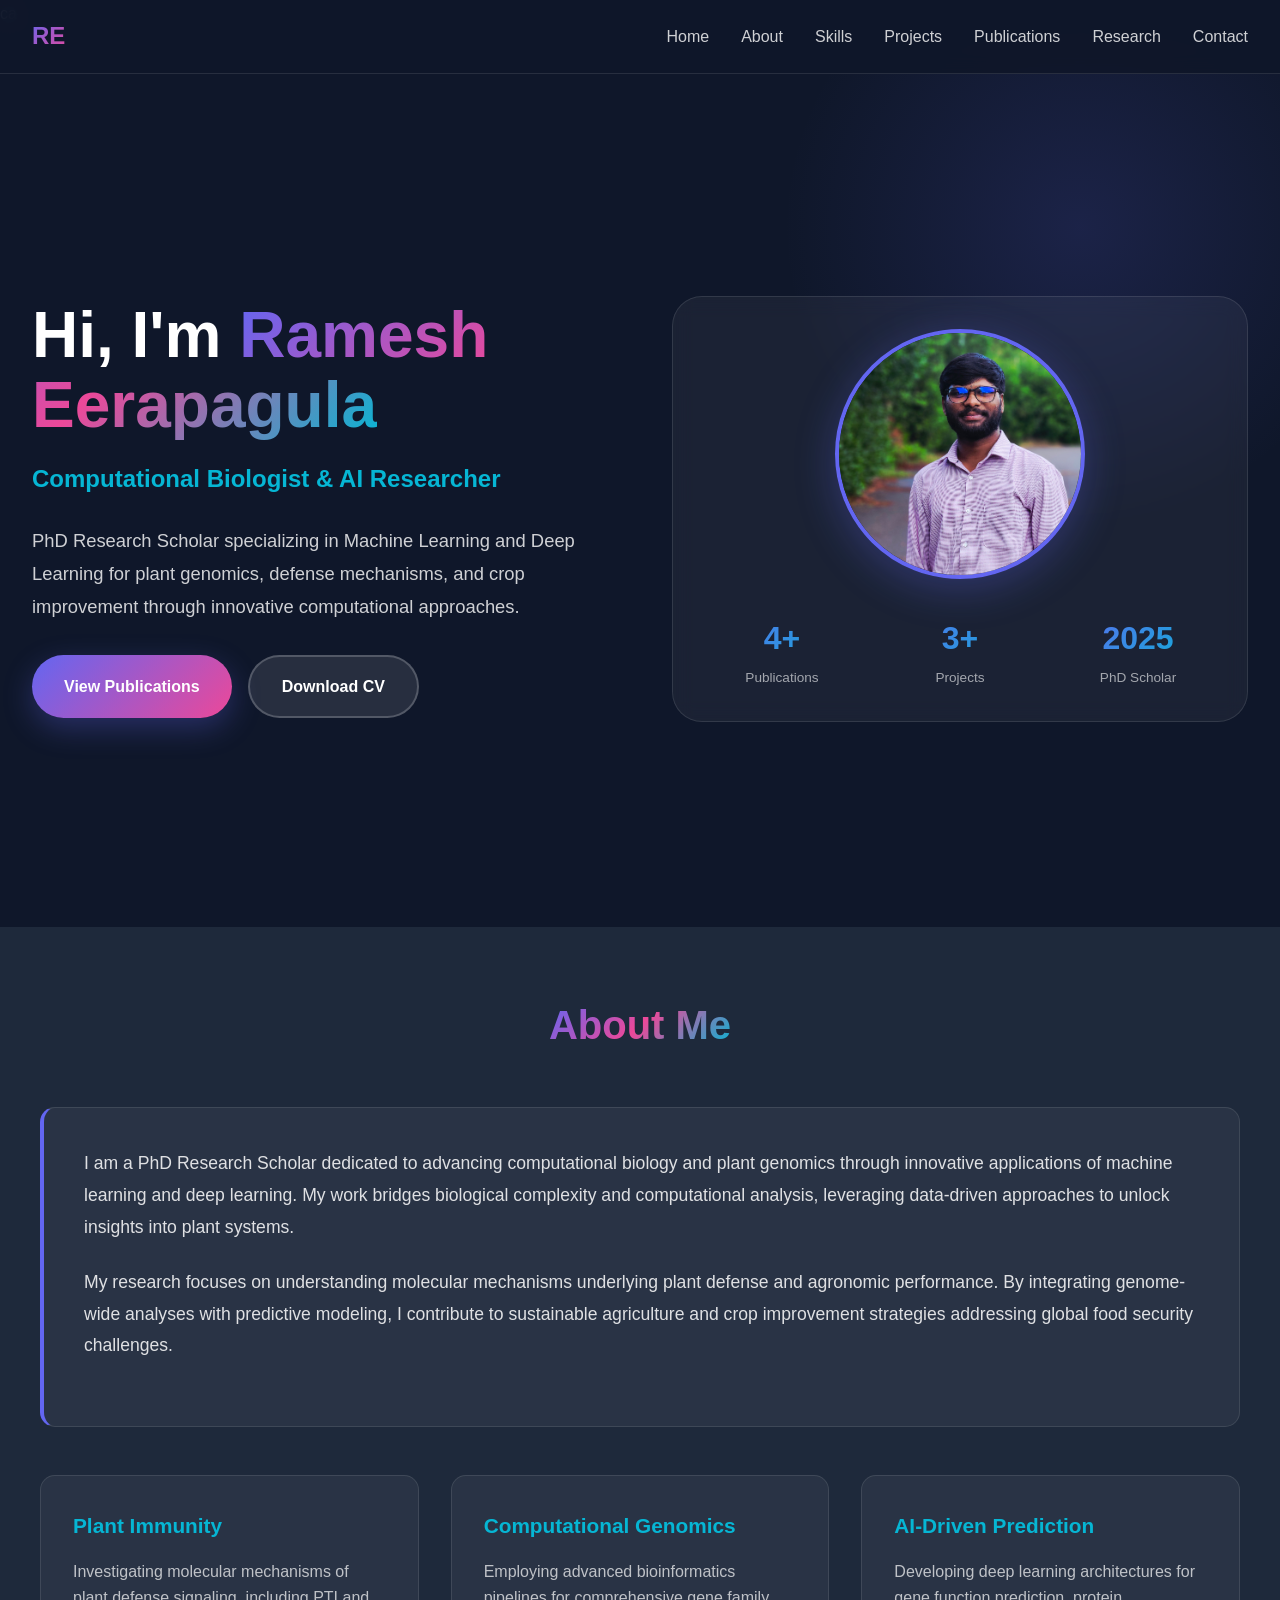
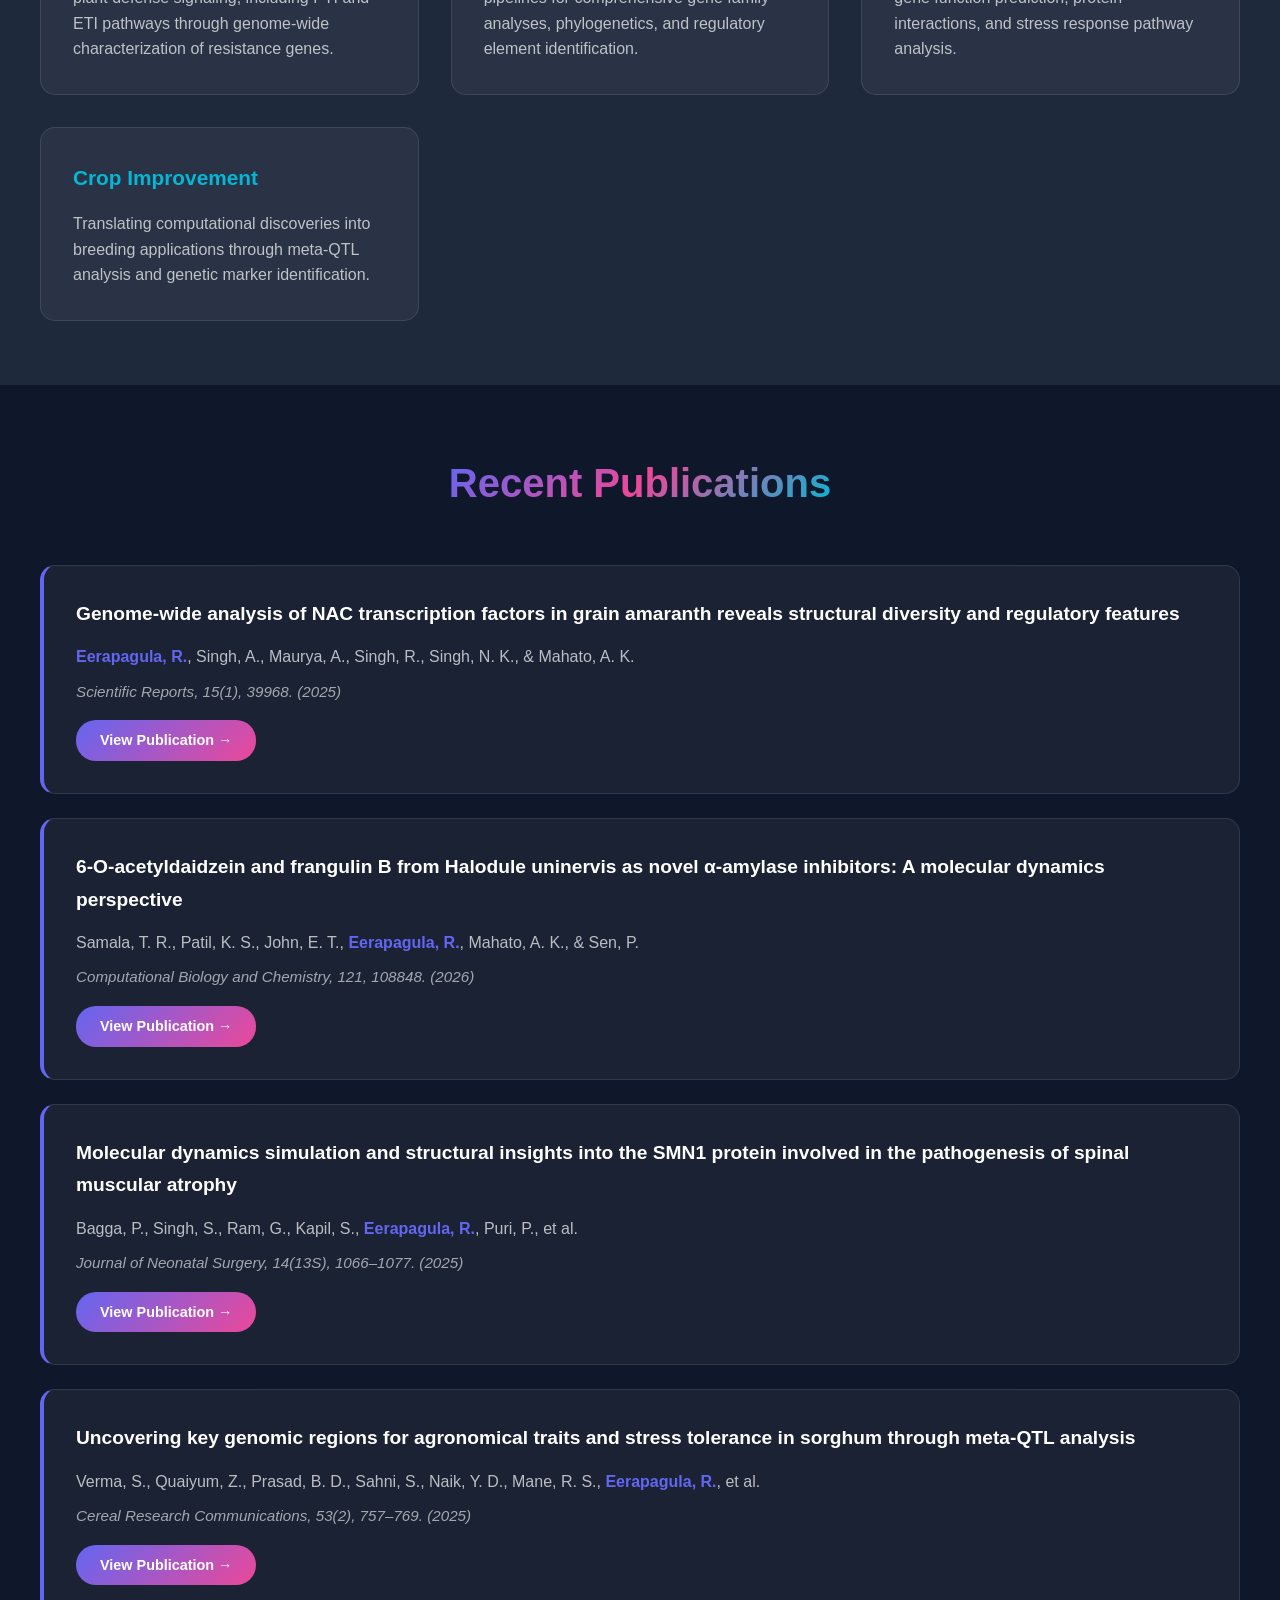
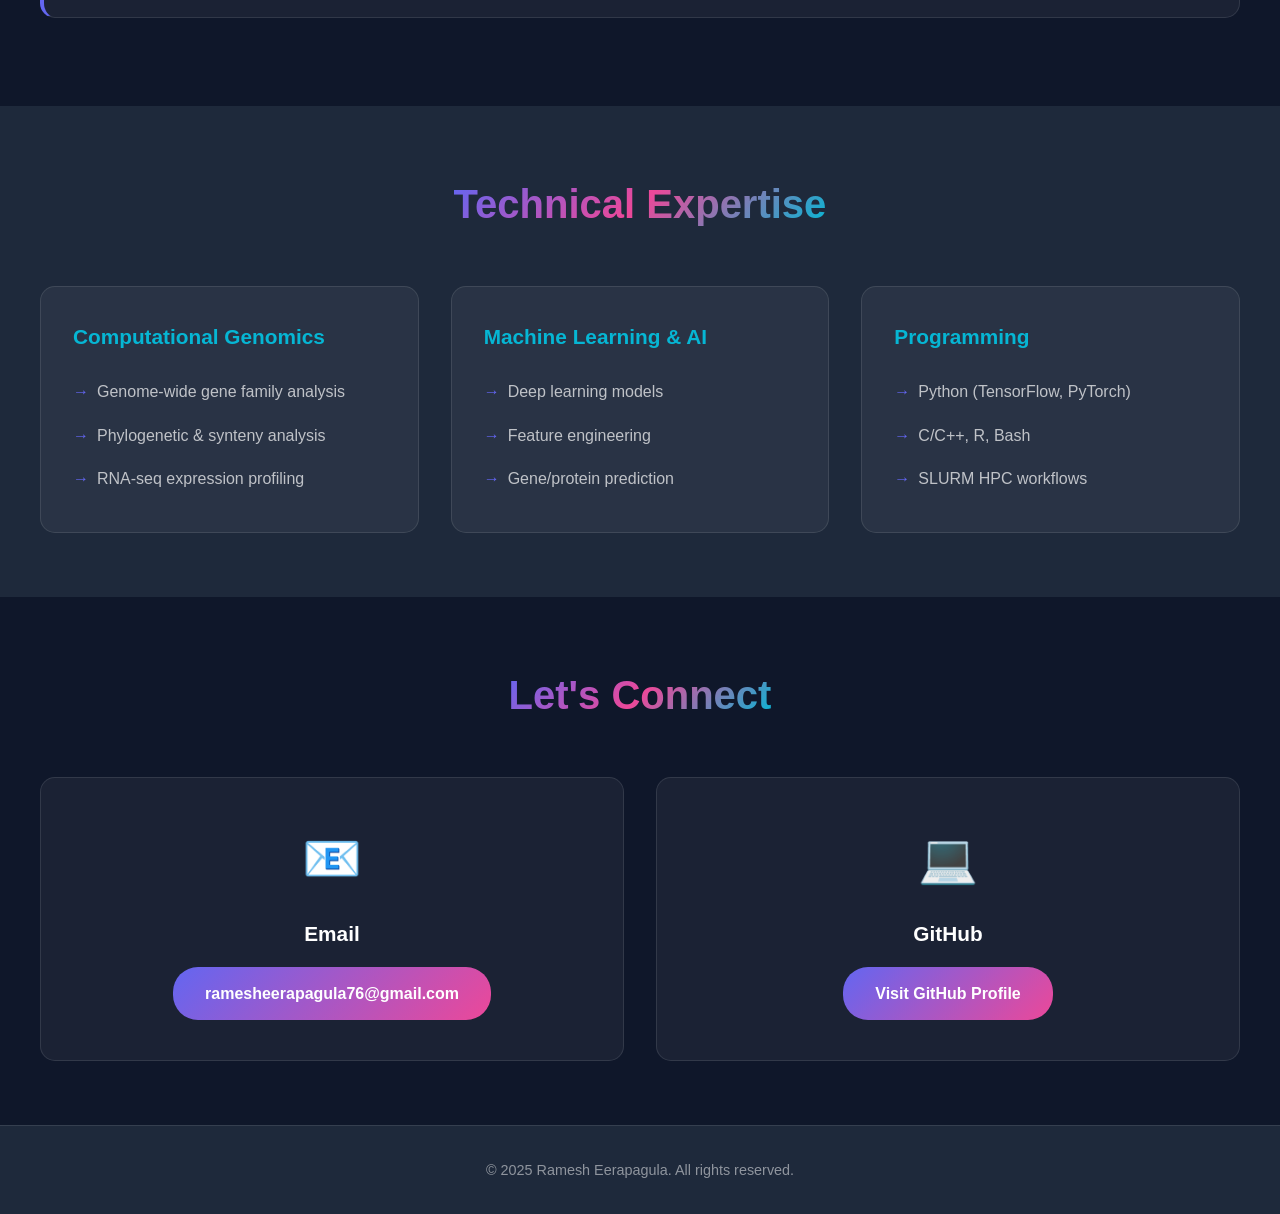
==== index.html @ a5690ef4 "new updated" ====
ca<!DOCTYPE html>
<html lang="en">
<head>
  <meta charset="UTF-8">
  <meta name="viewport" content="width=device-width, initial-scale=1.0">
  <title>Ramesh Eerapagula | Computational Biologist & AI Researcher</title>
  <style>
    :root {
      --primary: #6366f1;
      --secondary: #ec4899;
      --accent: #06b6d4;
      --dark: #0f172a;
      --dark-light: #1e293b;
    }
    
    * {
      margin: 0;
      padding: 0;
      box-sizing: border-box;
    }
    
    body {
      font-family: 'Inter', -apple-system, BlinkMacSystemFont, 'Segoe UI', Roboto, sans-serif;
      background: var(--dark);
      color: #fff;
      overflow-x: hidden;
      line-height: 1.7;
    }
    
    /* Navigation */
    nav {
      position: fixed;
      top: 0;
      width: 100%;
      background: rgba(15, 23, 42, 0.95);
      backdrop-filter: blur(10px);
      z-index: 1000;
      border-bottom: 1px solid rgba(255, 255, 255, 0.1);
    }
    
    .nav-container {
      max-width: 1400px;
      margin: 0 auto;
      padding: 1rem 2rem;
      display: flex;
      justify-content: space-between;
      align-items: center;
    }
    
    .logo {
      font-size: 1.5rem;
      font-weight: 700;
      background: linear-gradient(135deg, var(--primary), var(--secondary));
      -webkit-background-clip: text;
      -webkit-text-fill-color: transparent;
      text-decoration: none;
    }
    
    .nav-links {
      display: flex;
      gap: 2rem;
      list-style: none;
    }
    
    .nav-links a {
      color: rgba(255, 255, 255, 0.8);
      text-decoration: none;
      font-weight: 500;
      transition: all 0.3s;
      position: relative;
    }
    
    .nav-links a::after {
      content: '';
      position: absolute;
      bottom: -5px;
      left: 0;
      width: 0;
      height: 2px;
      background: linear-gradient(90deg, var(--primary), var(--secondary));
      transition: width 0.3s;
    }
    
    .nav-links a:hover::after {
      width: 100%;
    }
    
    .mobile-menu-btn {
      display: none;
      background: none;
      border: none;
      color: #fff;
      font-size: 1.5rem;
      cursor: pointer;
    }
    
    /* Hero Section */
    .hero {
      min-height: 100vh;
      display: flex;
      align-items: center;
      padding: 8rem 2rem 4rem;
      position: relative;
      overflow: hidden;
    }
    
    .hero::before {
      content: '';
      position: absolute;
      width: 600px;
      height: 600px;
      background: radial-gradient(circle, rgba(99, 102, 241, 0.15) 0%, transparent 70%);
      top: -100px;
      right: -100px;
      animation: pulse 8s ease-in-out infinite;
    }
    
    @keyframes pulse {
      0%, 100% { transform: scale(1); opacity: 0.15; }
      50% { transform: scale(1.1); opacity: 0.2; }
    }
    
    .hero-container {
      max-width: 1400px;
      margin: 0 auto;
      display: grid;
      grid-template-columns: 1fr 1fr;
      gap: 4rem;
      align-items: center;
      position: relative;
      z-index: 1;
    }
    
    .hero-content h1 {
      font-size: 4rem;
      font-weight: 800;
      margin-bottom: 1rem;
      line-height: 1.1;
    }
    
    .gradient-text {
      background: linear-gradient(135deg, var(--primary), var(--secondary), var(--accent));
      -webkit-background-clip: text;
      -webkit-text-fill-color: transparent;
    }
    
    .hero-content .subtitle {
      font-size: 1.5rem;
      color: var(--accent);
      margin-bottom: 1.5rem;
      font-weight: 600;
    }
    
    .hero-content p {
      font-size: 1.15rem;
      color: rgba(255, 255, 255, 0.8);
      margin-bottom: 2rem;
      line-height: 1.8;
    }
    
    .cta-buttons {
      display: flex;
      gap: 1rem;
      flex-wrap: wrap;
    }
    
    .btn {
      padding: 1rem 2rem;
      border-radius: 50px;
      font-weight: 600;
      text-decoration: none;
      transition: all 0.3s;
      display: inline-flex;
      align-items: center;
      gap: 0.5rem;
    }
    
    .btn-primary {
      background: linear-gradient(135deg, var(--primary), var(--secondary));
      color: #fff;
      box-shadow: 0 10px 30px rgba(99, 102, 241, 0.3);
    }
    
    .btn-primary:hover {
      transform: translateY(-3px);
      box-shadow: 0 15px 40px rgba(99, 102, 241, 0.5);
    }
    
    .btn-secondary {
      background: rgba(255, 255, 255, 0.1);
      color: #fff;
      border: 2px solid rgba(255, 255, 255, 0.2);
    }
    
    .btn-secondary:hover {
      background: rgba(255, 255, 255, 0.15);
      border-color: var(--primary);
    }
    
    .hero-image {
      position: relative;
    }
    
    .profile-card {
      background: rgba(255, 255, 255, 0.05);
      backdrop-filter: blur(10px);
      border: 1px solid rgba(255, 255, 255, 0.1);
      border-radius: 30px;
      padding: 2rem;
      text-align: center;
    }
    
    .profile-photo {
      width: 250px;
      height: 250px;
      border-radius: 50%;
      border: 4px solid var(--primary);
      margin: 0 auto 1.5rem;
      background: linear-gradient(135deg, var(--primary), var(--secondary));
      display: flex;
      align-items: center;
      justify-content: center;
      font-size: 6rem;
      box-shadow: 0 10px 40px rgba(99, 102, 241, 0.3);
    }
    
    .stats-grid {
      display: grid;
      grid-template-columns: repeat(3, 1fr);
      gap: 1.5rem;
      margin-top: 2rem;
    }
    
    .stat-item {
      text-align: center;
    }
    
    .stat-number {
      font-size: 2rem;
      font-weight: 700;
      background: linear-gradient(135deg, var(--primary), var(--accent));
      -webkit-background-clip: text;
      -webkit-text-fill-color: transparent;
      display: block;
    }
    
    .stat-label {
      color: rgba(255, 255, 255, 0.6);
      font-size: 0.85rem;
      margin-top: 0.3rem;
    }
    
    /* About Section */
    .about-section {
      padding: 4rem 2rem;
      background: var(--dark-light);
    }
    
    .section-container {
      max-width: 1200px;
      margin: 0 auto;
    }
    
    .section-title {
      font-size: 2.5rem;
      margin-bottom: 3rem;
      text-align: center;
    }
    
    .about-content {
      background: rgba(255, 255, 255, 0.05);
      border: 1px solid rgba(255, 255, 255, 0.1);
      border-left: 4px solid var(--primary);
      border-radius: 15px;
      padding: 2.5rem;
      margin-bottom: 3rem;
    }
    
    .about-content p {
      color: rgba(255, 255, 255, 0.85);
      font-size: 1.1rem;
      margin-bottom: 1.5rem;
      line-height: 1.8;
    }
    
    .research-grid {
      display: grid;
      grid-template-columns: repeat(auto-fit, minmax(280px, 1fr));
      gap: 2rem;
    }
    
    .research-card {
      background: rgba(255, 255, 255, 0.05);
      border: 1px solid rgba(255, 255, 255, 0.1);
      border-radius: 15px;
      padding: 2rem;
      transition: all 0.3s;
    }
    
    .research-card:hover {
      transform: translateY(-10px);
      border-color: var(--primary);
      box-shadow: 0 20px 60px rgba(99, 102, 241, 0.2);
    }
    
    .research-card h3 {
      font-size: 1.3rem;
      color: var(--accent);
      margin-bottom: 1rem;
      display: flex;
      align-items: center;
      gap: 0.5rem;
    }
    
    .research-card p {
      color: rgba(255, 255, 255, 0.7);
      line-height: 1.6;
    }
    
    /* Publications Section */
    .publications-section {
      padding: 4rem 2rem;
      background: var(--dark);
    }
    
    .publication-item {
      background: rgba(255, 255, 255, 0.05);
      border: 1px solid rgba(255, 255, 255, 0.1);
      border-left: 4px solid var(--primary);
      border-radius: 15px;
      padding: 2rem;
      margin-bottom: 1.5rem;
      transition: all 0.3s;
    }
    
    .publication-item:hover {
      transform: translateX(10px);
      border-left-color: var(--secondary);
      background: rgba(255, 255, 255, 0.08);
    }
    
    .pub-title {
      font-size: 1.2rem;
      color: #fff;
      margin-bottom: 0.8rem;
      font-weight: 600;
    }
    
    .pub-authors {
      color: rgba(255, 255, 255, 0.7);
      margin-bottom: 0.5rem;
    }
    
    .pub-authors strong {
      color: var(--primary);
    }
    
    .pub-journal {
      color: rgba(255, 255, 255, 0.6);
      font-style: italic;
      font-size: 0.95rem;
      margin-bottom: 1rem;
    }
    
    .pub-link {
      display: inline-block;
      padding: 0.5rem 1.5rem;
      background: linear-gradient(135deg, var(--primary), var(--secondary));
      color: #fff;
      text-decoration: none;
      border-radius: 20px;
      font-size: 0.9rem;
      font-weight: 600;
      transition: all 0.3s;
    }
    
    .pub-link:hover {
      transform: translateY(-2px);
      box-shadow: 0 5px 15px rgba(99, 102, 241, 0.4);
    }
    
    /* Skills Section */
    .skills-section {
      padding: 4rem 2rem;
      background: var(--dark-light);
    }
    
    .skills-grid {
      display: grid;
      grid-template-columns: repeat(auto-fit, minmax(300px, 1fr));
      gap: 2rem;
    }
    
    .skill-card {
      background: rgba(255, 255, 255, 0.05);
      border: 1px solid rgba(255, 255, 255, 0.1);
      border-radius: 15px;
      padding: 2rem;
      transition: all 0.3s;
    }
    
    .skill-card:hover {
      transform: translateY(-5px);
      border-color: var(--primary);
    }
    
    .skill-card h3 {
      font-size: 1.3rem;
      margin-bottom: 1rem;
      color: var(--accent);
    }
    
    .skill-card ul {
      list-style: none;
    }
    
    .skill-card li {
      padding: 0.5rem 0;
      padding-left: 1.5rem;
      position: relative;
      color: rgba(255, 255, 255, 0.7);
    }
    
    .skill-card li::before {
      content: '→';
      position: absolute;
      left: 0;
      color: var(--primary);
    }
    
    /* Contact Section */
    .contact-section {
      padding: 4rem 2rem;
      background: var(--dark);
    }
    
    .contact-grid {
      display: grid;
      grid-template-columns: repeat(auto-fit, minmax(300px, 1fr));
      gap: 2rem;
    }
    
    .contact-card {
      background: rgba(255, 255, 255, 0.05);
      border: 1px solid rgba(255, 255, 255, 0.1);
      border-radius: 15px;
      padding: 2.5rem;
      text-align: center;
      transition: all 0.3s;
    }
    
    .contact-card:hover {
      transform: translateY(-10px);
      border-color: var(--primary);
      box-shadow: 0 20px 60px rgba(99, 102, 241, 0.2);
    }
    
    .contact-icon {
      font-size: 3rem;
      margin-bottom: 1rem;
    }
    
    .contact-card h3 {
      font-size: 1.3rem;
      margin-bottom: 1rem;
    }
    
    .contact-link {
      display: inline-block;
      padding: 0.8rem 2rem;
      background: linear-gradient(135deg, var(--primary), var(--secondary));
      color: #fff;
      text-decoration: none;
      border-radius: 25px;
      font-weight: 600;
      transition: all 0.3s;
    }
    
    .contact-link:hover {
      transform: translateY(-2px);
      box-shadow: 0 8px 25px rgba(99, 102, 241, 0.4);
    }
    
    /* Footer */
    footer {
      padding: 2rem;
      background: var(--dark-light);
      text-align: center;
      border-top: 1px solid rgba(255, 255, 255, 0.1);
    }
    
    .footer-text {
      color: rgba(255, 255, 255, 0.5);
      font-size: 0.9rem;
    }
    
    /* Mobile */
    @media (max-width: 968px) {
      .nav-links {
        display: none;
      }
      
      .mobile-menu-btn {
        display: block;
      }
      
      .hero-container {
        grid-template-columns: 1fr;
        text-align: center;
      }
      
      .hero-content h1 {
        font-size: 2.5rem;
      }
      
      .profile-photo {
        width: 200px;
        height: 200px;
        font-size: 4rem;
      }
      
      .section-title {
        font-size: 2rem;
      }
    }
  </style>
</head>
<body>
  <!-- Navigation -->
  <nav>
    <div class="nav-container">
      <a href="index.html" class="logo">RE</a>
      <ul class="nav-links">
        <li><a href="index.html">Home</a></li>
        <li><a href="about.html">About</a></li>
        <li><a href="skills.html">Skills</a></li>
        <li><a href="projects.html">Projects</a></li>
        <li><a href="publications.html">Publications</a></li>
        <li><a href="research.html">Research</a></li>
        <li><a href="contact.html">Contact</a></li>
      </ul>
      <button class="mobile-menu-btn">☰</button>
    </div>
  </nav>

  <!-- Hero Section -->
  <section class="hero">
    <div class="hero-container">
      <div class="hero-content">
        <h1>Hi, I'm <span class="gradient-text">Ramesh Eerapagula</span></h1>
        <p class="subtitle">Computational Biologist & AI Researcher</p>
        <p>PhD Research Scholar specializing in Machine Learning and Deep Learning for plant genomics, defense mechanisms, and crop improvement through innovative computational approaches.</p>
        <div class="cta-buttons">
          <a href="#publications" class="btn btn-primary">View Publications</a>
          <a href="Ramesh_CV.pdf" class="btn btn-secondary">Download CV</a>
        </div>
      </div>
      <div class="hero-image">
        <div class="profile-card">
			<img src="your-photo.jpg" alt="Ramesh Eerapagula" class="profile-photo" style="object-fit: cover;">
          <div class="stats-grid">
            <div class="stat-item">
              <span class="stat-number">4+</span>
              <span class="stat-label">Publications</span>
            </div>
            <div class="stat-item">
              <span class="stat-number">3+</span>
              <span class="stat-label">Projects</span>
            </div>
            <div class="stat-item">
              <span class="stat-number">2025</span>
              <span class="stat-label">PhD Scholar</span>
            </div>
          </div>
        </div>
      </div>
    </div>
  </section>

  <!-- About Section -->
  <section class="about-section">
    <div class="section-container">
      <h2 class="section-title"><span class="gradient-text">About Me</span></h2>
      <div class="about-content">
        <p>I am a PhD Research Scholar dedicated to advancing computational biology and plant genomics through innovative applications of machine learning and deep learning. My work bridges biological complexity and computational analysis, leveraging data-driven approaches to unlock insights into plant systems.</p>
        <p>My research focuses on understanding molecular mechanisms underlying plant defense and agronomic performance. By integrating genome-wide analyses with predictive modeling, I contribute to sustainable agriculture and crop improvement strategies addressing global food security challenges.</p>
      </div>
      
      <div class="research-grid">
        <div class="research-card">
          <h3>Plant Immunity</h3>
          <p>Investigating molecular mechanisms of plant defense signaling, including PTI and ETI pathways through genome-wide characterization of resistance genes.</p>
        </div>
        <div class="research-card">
          <h3>Computational Genomics</h3>
          <p>Employing advanced bioinformatics pipelines for comprehensive gene family analyses, phylogenetics, and regulatory element identification.</p>
        </div>
        <div class="research-card">
          <h3>AI-Driven Prediction</h3>
          <p>Developing deep learning architectures for gene function prediction, protein interactions, and stress response pathway analysis.</p>
        </div>
        <div class="research-card">
          <h3>Crop Improvement</h3>
          <p>Translating computational discoveries into breeding applications through meta-QTL analysis and genetic marker identification.</p>
        </div>
      </div>
    </div>
  </section>

  <!-- Publications Section -->
  <section id="publications" class="publications-section">
    <div class="section-container">
      <h2 class="section-title"><span class="gradient-text">Recent Publications</span></h2>
      
      <div class="publication-item">
        <div class="pub-title">Genome-wide analysis of NAC transcription factors in grain amaranth reveals structural diversity and regulatory features</div>
        <div class="pub-authors"><strong>Eerapagula, R.</strong>, Singh, A., Maurya, A., Singh, R., Singh, N. K., & Mahato, A. K.</div>
        <div class="pub-journal">Scientific Reports, 15(1), 39968. (2025)</div>
        <a href="https://doi.org/10.1038/s41598-025-23630-7" class="pub-link" target="_blank">View Publication →</a>
      </div>
      
      <div class="publication-item">
        <div class="pub-title">6-O-acetyldaidzein and frangulin B from Halodule uninervis as novel α-amylase inhibitors: A molecular dynamics perspective</div>
        <div class="pub-authors">Samala, T. R., Patil, K. S., John, E. T., <strong>Eerapagula, R.</strong>, Mahato, A. K., & Sen, P.</div>
        <div class="pub-journal">Computational Biology and Chemistry, 121, 108848. (2026)</div>
        <a href="https://doi.org/10.1016/j.compbiolchem.2025.108848" class="pub-link" target="_blank">View Publication →</a>
      </div>
      
      <div class="publication-item">
        <div class="pub-title">Molecular dynamics simulation and structural insights into the SMN1 protein involved in the pathogenesis of spinal muscular atrophy</div>
        <div class="pub-authors">Bagga, P., Singh, S., Ram, G., Kapil, S., <strong>Eerapagula, R.</strong>, Puri, P., et al.</div>
        <div class="pub-journal">Journal of Neonatal Surgery, 14(13S), 1066–1077. (2025)</div>
        <a href="https://www.jneonatalsurg.com/index.php/jns/article/view/3935" class="pub-link" target="_blank">View Publication →</a>
      </div>
      
      <div class="publication-item">
        <div class="pub-title">Uncovering key genomic regions for agronomical traits and stress tolerance in sorghum through meta-QTL analysis</div>
        <div class="pub-authors">Verma, S., Quaiyum, Z., Prasad, B. D., Sahni, S., Naik, Y. D., Mane, R. S., <strong>Eerapagula, R.</strong>, et al.</div>
        <div class="pub-journal">Cereal Research Communications, 53(2), 757–769. (2025)</div>
        <a href="https://link.springer.com/article/10.1007/s42976-024-00585-5" class="pub-link" target="_blank">View Publication →</a>
      </div>
    </div>
  </section>

  <!-- Skills Section -->
  <section class="skills-section">
    <div class="section-container">
      <h2 class="section-title"><span class="gradient-text">Technical Expertise</span></h2>
      <div class="skills-grid">
        <div class="skill-card">
          <h3>Computational Genomics</h3>
          <ul>
            <li>Genome-wide gene family analysis</li>
            <li>Phylogenetic & synteny analysis</li>
            <li>RNA-seq expression profiling</li>
          </ul>
        </div>
        <div class="skill-card">
          <h3>Machine Learning & AI</h3>
          <ul>
            <li>Deep learning models</li>
            <li>Feature engineering</li>
            <li>Gene/protein prediction</li>
          </ul>
        </div>
        <div class="skill-card">
          <h3>Programming</h3>
          <ul>
            <li>Python (TensorFlow, PyTorch)</li>
            <li>C/C++, R, Bash</li>
            <li>SLURM HPC workflows</li>
          </ul>
        </div>
      </div>
    </div>
  </section>

  <!-- Contact Section -->
  <section class="contact-section">
    <div class="section-container">
      <h2 class="section-title"><span class="gradient-text">Let's Connect</span></h2>
      <div class="contact-grid">
        <div class="contact-card">
          <div class="contact-icon">📧</div>
          <h3>Email</h3>
          <a href="mailto:ramesheerapagula76@gmail.com" class="contact-link">ramesheerapagula76@gmail.com</a>
        </div>
        <div class="contact-card">
          <div class="contact-icon">💻</div>
          <h3>GitHub</h3>
          <a href="https://github.com/Ramesh5591" class="contact-link" target="_blank">Visit GitHub Profile</a>
        </div>
      </div>
    </div>
  </section>

  <!-- Footer -->
  <footer>
    <p class="footer-text">© 2025 Ramesh Eerapagula. All rights reserved.</p>
  </footer>
</body>
</html>
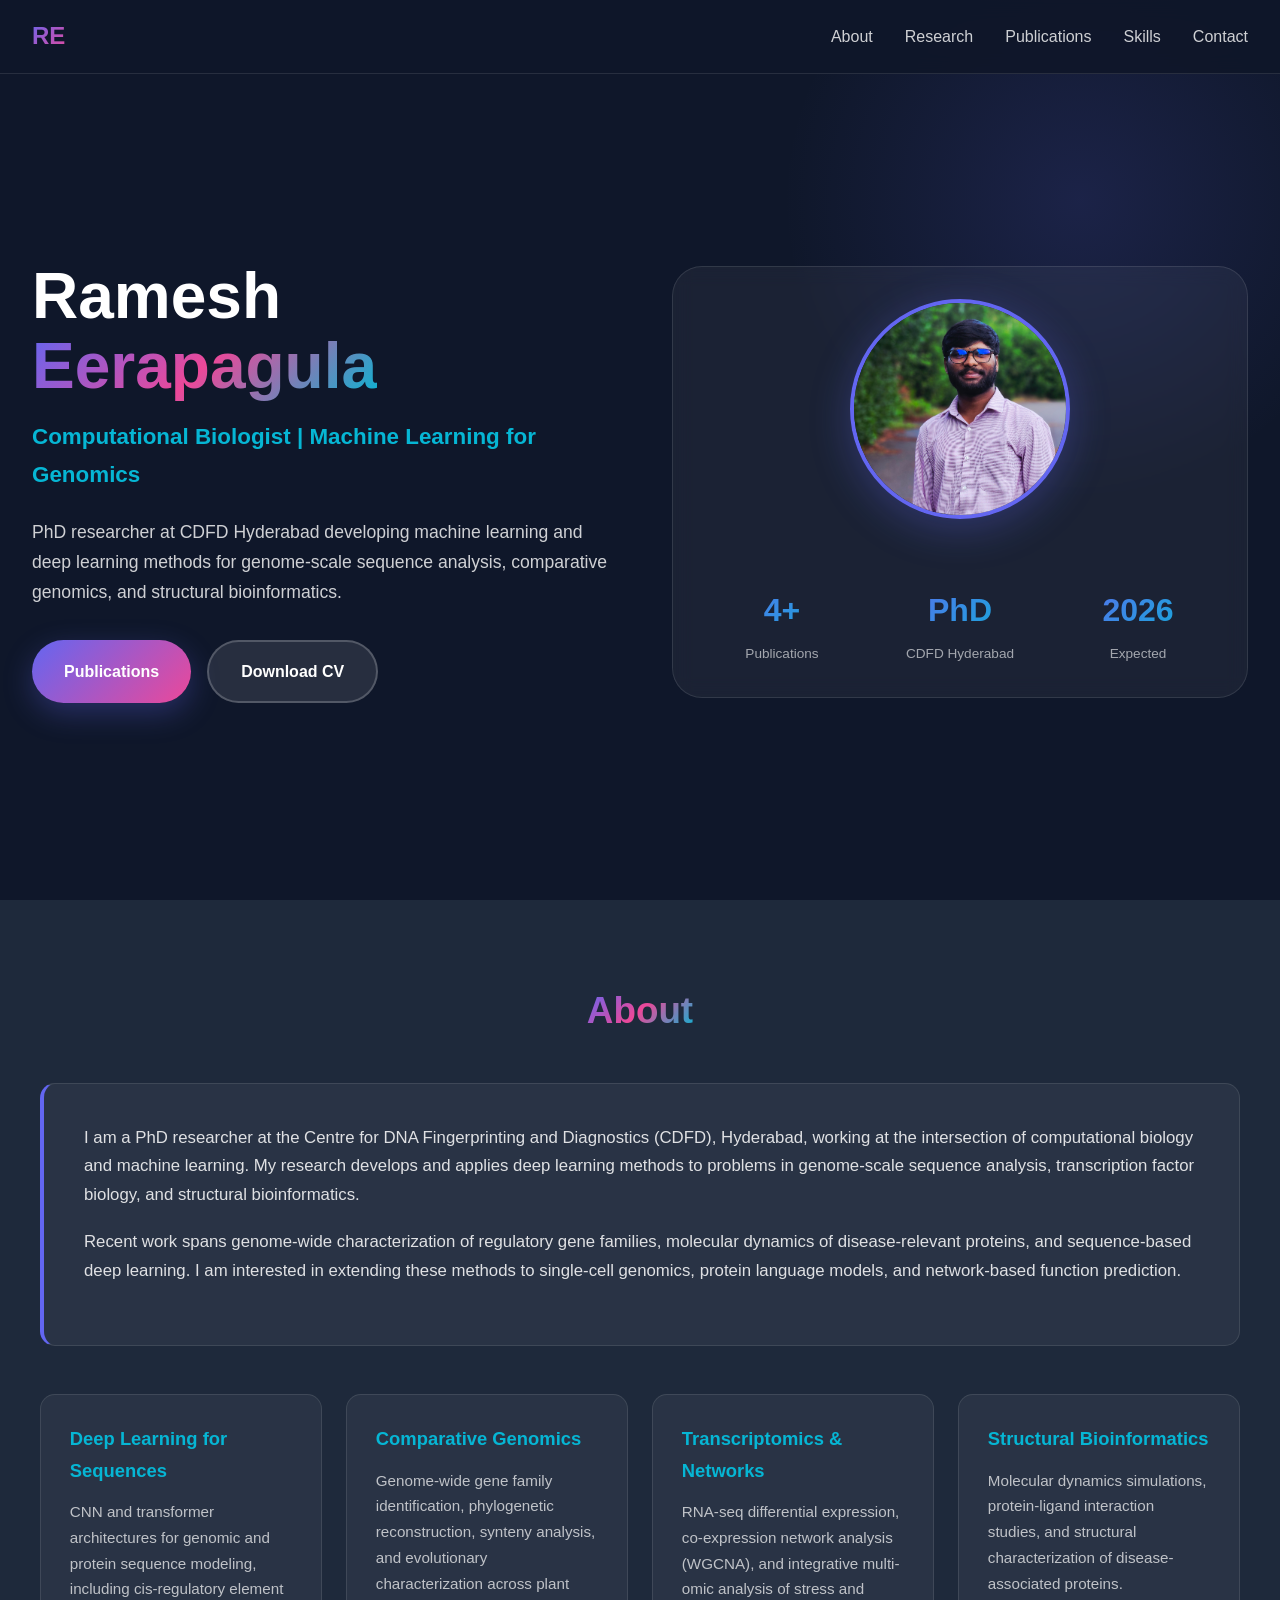
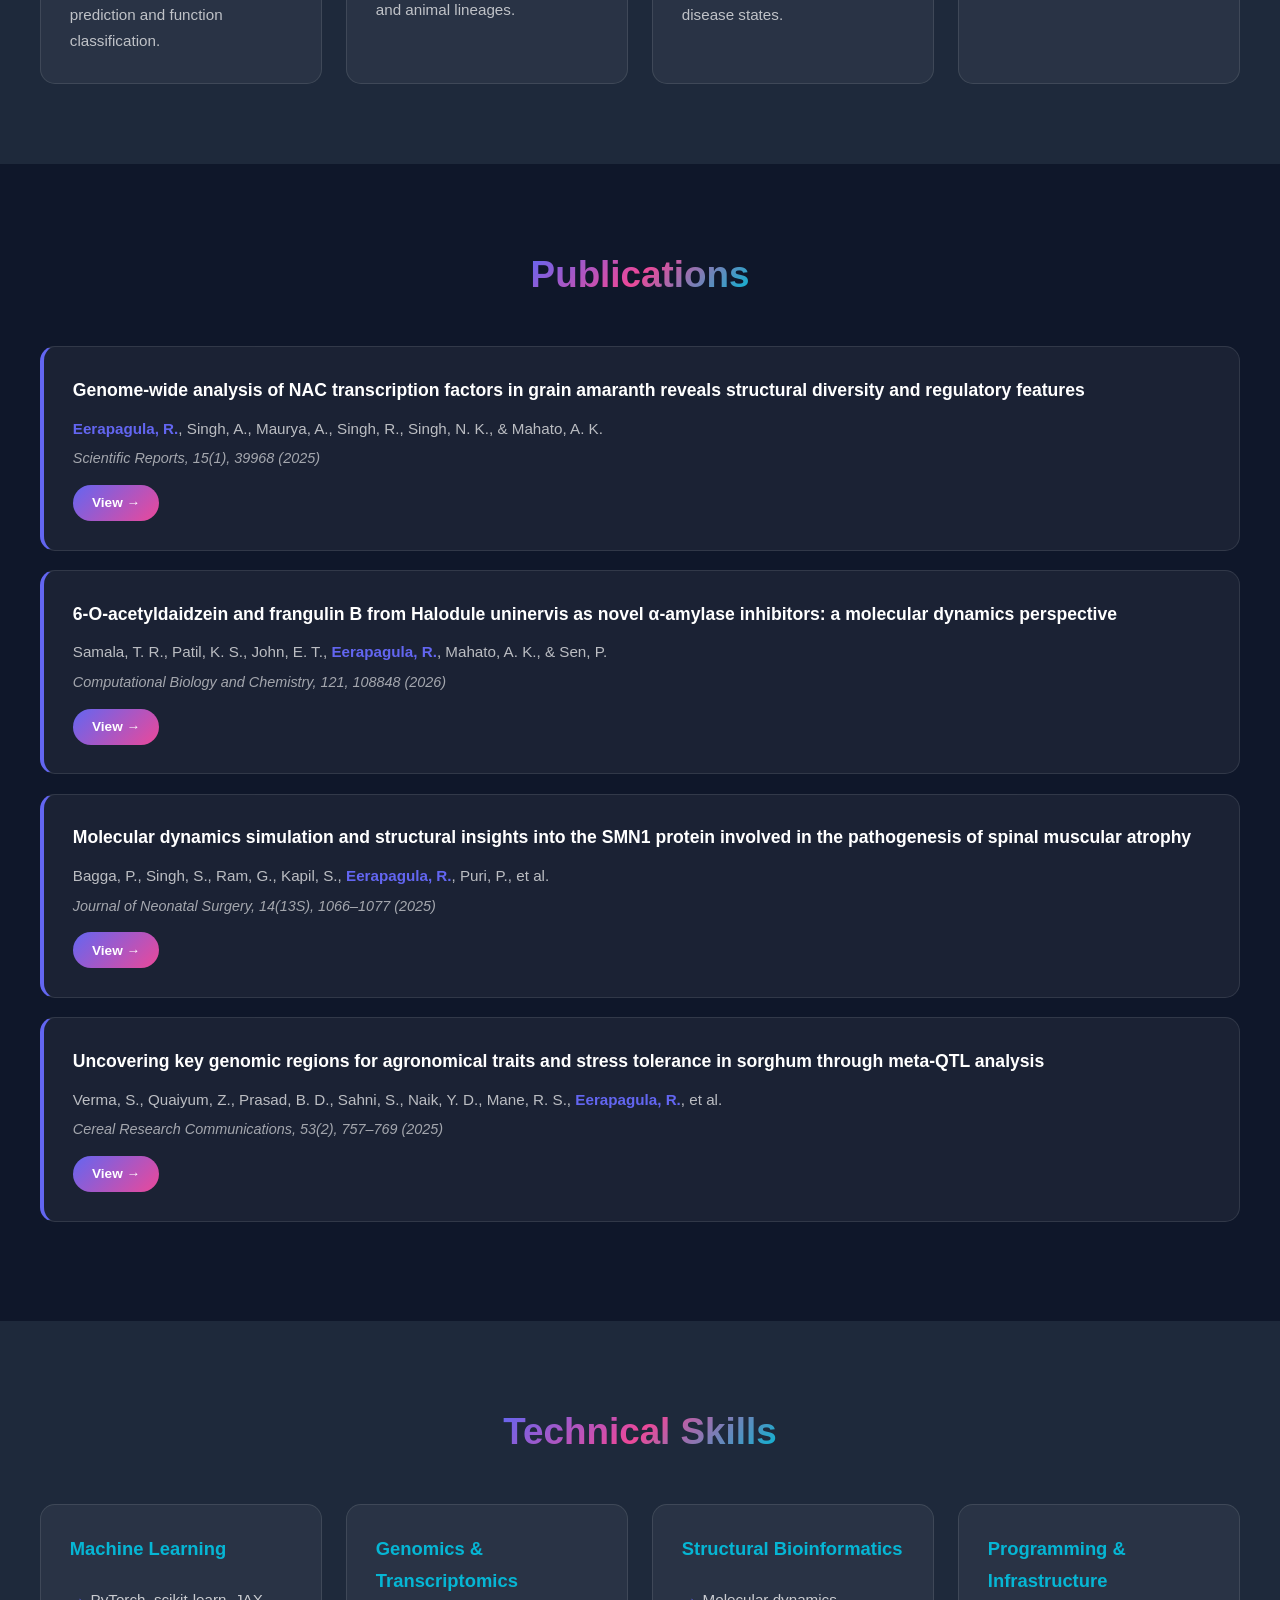
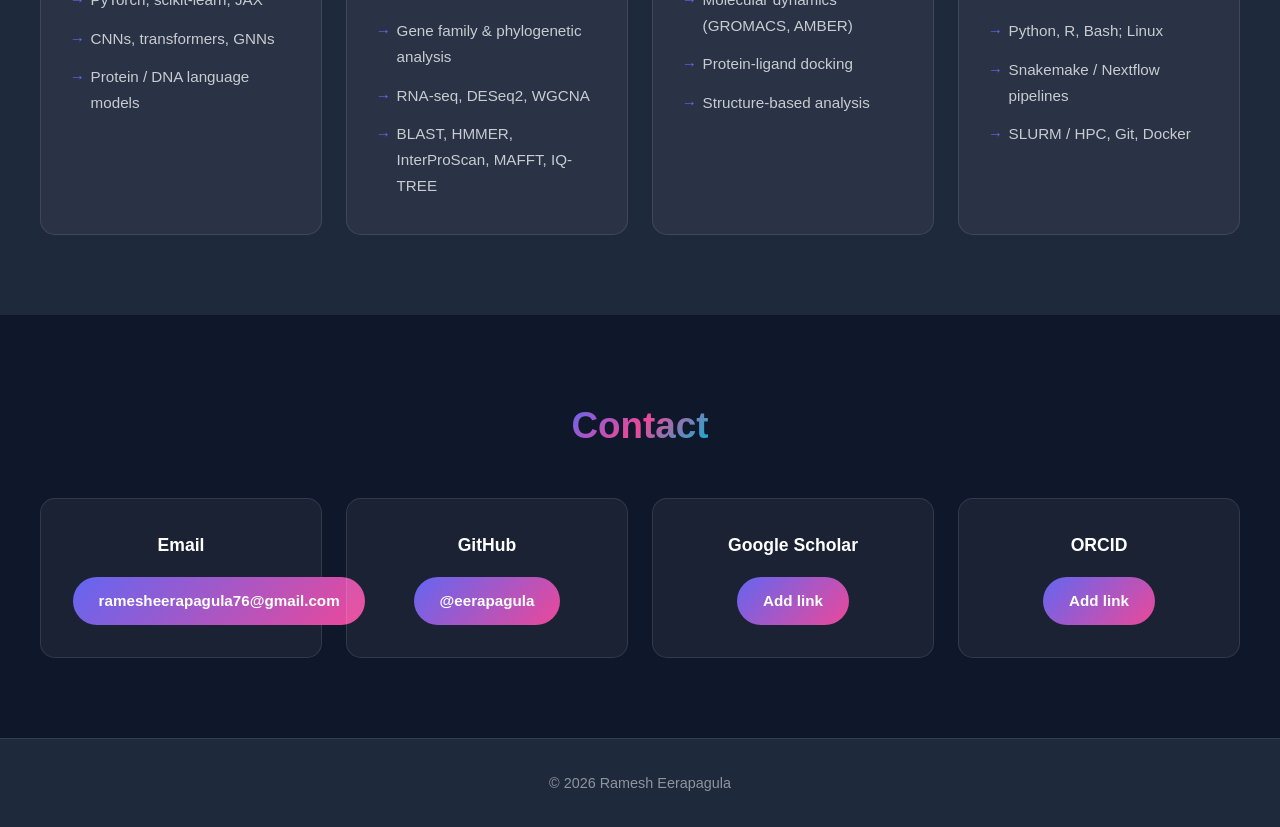
==== commit 6e258cd6: "Create personal portfolio webpage for Ramesh Eerapagula This HTML file serves as a personal portfoli" ====
--- a/index.html
+++ b/index.html
@@ -1,702 +1,221 @@
- ca<!DOCTYPE html>
+<!DOCTYPE html>
 <html lang="en">
 <head>
-  <meta charset="UTF-8">
-  <meta name="viewport" content="width=device-width, initial-scale=1.0">
-  <title>Ramesh Eerapagula | Computational Biologist & AI Researcher</title>
-  <style>
-    :root {
-      --primary: #6366f1;
-      --secondary: #ec4899;
-      --accent: #06b6d4;
-      --dark: #0f172a;
-      --dark-light: #1e293b;
-    }
-    
-    * {
-      margin: 0;
-      padding: 0;
-      box-sizing: border-box;
-    }
-    
-    body {
-      font-family: 'Inter', -apple-system, BlinkMacSystemFont, 'Segoe UI', Roboto, sans-serif;
-      background: var(--dark);
-      color: #fff;
-      overflow-x: hidden;
-      line-height: 1.7;
-    }
-    
-    /* Navigation */
-    nav {
-      position: fixed;
-      top: 0;
-      width: 100%;
-      background: rgba(15, 23, 42, 0.95);
-      backdrop-filter: blur(10px);
-      z-index: 1000;
-      border-bottom: 1px solid rgba(255, 255, 255, 0.1);
-    }
-    
-    .nav-container {
-      max-width: 1400px;
-      margin: 0 auto;
-      padding: 1rem 2rem;
-      display: flex;
-      justify-content: space-between;
-      align-items: center;
-    }
-    
-    .logo {
-      font-size: 1.5rem;
-      font-weight: 700;
-      background: linear-gradient(135deg, var(--primary), var(--secondary));
-      -webkit-background-clip: text;
-      -webkit-text-fill-color: transparent;
-      text-decoration: none;
-    }
-    
-    .nav-links {
-      display: flex;
-      gap: 2rem;
-      list-style: none;
-    }
-    
-    .nav-links a {
-      color: rgba(255, 255, 255, 0.8);
-      text-decoration: none;
-      font-weight: 500;
-      transition: all 0.3s;
-      position: relative;
-    }
-    
-    .nav-links a::after {
-      content: '';
-      position: absolute;
-      bottom: -5px;
-      left: 0;
-      width: 0;
-      height: 2px;
-      background: linear-gradient(90deg, var(--primary), var(--secondary));
-      transition: width 0.3s;
-    }
-    
-    .nav-links a:hover::after {
-      width: 100%;
-    }
-    
-    .mobile-menu-btn {
-      display: none;
-      background: none;
-      border: none;
-      color: #fff;
-      font-size: 1.5rem;
-      cursor: pointer;
-    }
-    
-    /* Hero Section */
-    .hero {
-      min-height: 100vh;
-      display: flex;
-      align-items: center;
-      padding: 8rem 2rem 4rem;
-      position: relative;
-      overflow: hidden;
-    }
-    
-    .hero::before {
-      content: '';
-      position: absolute;
-      width: 600px;
-      height: 600px;
-      background: radial-gradient(circle, rgba(99, 102, 241, 0.15) 0%, transparent 70%);
-      top: -100px;
-      right: -100px;
-      animation: pulse 8s ease-in-out infinite;
-    }
-    
-    @keyframes pulse {
-      0%, 100% { transform: scale(1); opacity: 0.15; }
-      50% { transform: scale(1.1); opacity: 0.2; }
-    }
-    
-    .hero-container {
-      max-width: 1400px;
-      margin: 0 auto;
-      display: grid;
-      grid-template-columns: 1fr 1fr;
-      gap: 4rem;
-      align-items: center;
-      position: relative;
-      z-index: 1;
-    }
-    
-    .hero-content h1 {
-      font-size: 4rem;
-      font-weight: 800;
-      margin-bottom: 1rem;
-      line-height: 1.1;
-    }
-    
-    .gradient-text {
-      background: linear-gradient(135deg, var(--primary), var(--secondary), var(--accent));
-      -webkit-background-clip: text;
-      -webkit-text-fill-color: transparent;
-    }
-    
-    .hero-content .subtitle {
-      font-size: 1.5rem;
-      color: var(--accent);
-      margin-bottom: 1.5rem;
-      font-weight: 600;
-    }
-    
-    .hero-content p {
-      font-size: 1.15rem;
-      color: rgba(255, 255, 255, 0.8);
-      margin-bottom: 2rem;
-      line-height: 1.8;
-    }
-    
-    .cta-buttons {
-      display: flex;
-      gap: 1rem;
-      flex-wrap: wrap;
-    }
-    
-    .btn {
-      padding: 1rem 2rem;
-      border-radius: 50px;
-      font-weight: 600;
-      text-decoration: none;
-      transition: all 0.3s;
-      display: inline-flex;
-      align-items: center;
-      gap: 0.5rem;
-    }
-    
-    .btn-primary {
-      background: linear-gradient(135deg, var(--primary), var(--secondary));
-      color: #fff;
-      box-shadow: 0 10px 30px rgba(99, 102, 241, 0.3);
-    }
-    
-    .btn-primary:hover {
-      transform: translateY(-3px);
-      box-shadow: 0 15px 40px rgba(99, 102, 241, 0.5);
-    }
-    
-    .btn-secondary {
-      background: rgba(255, 255, 255, 0.1);
-      color: #fff;
-      border: 2px solid rgba(255, 255, 255, 0.2);
-    }
-    
-    .btn-secondary:hover {
-      background: rgba(255, 255, 255, 0.15);
-      border-color: var(--primary);
-    }
-    
-    .hero-image {
-      position: relative;
-    }
-    
-    .profile-card {
-      background: rgba(255, 255, 255, 0.05);
-      backdrop-filter: blur(10px);
-      border: 1px solid rgba(255, 255, 255, 0.1);
-      border-radius: 30px;
-      padding: 2rem;
-      text-align: center;
-    }
-    
-    .profile-photo {
-      width: 250px;
-      height: 250px;
-      border-radius: 50%;
-      border: 4px solid var(--primary);
-      margin: 0 auto 1.5rem;
-      background: linear-gradient(135deg, var(--primary), var(--secondary));
-      display: flex;
-      align-items: center;
-      justify-content: center;
-      font-size: 6rem;
-      box-shadow: 0 10px 40px rgba(99, 102, 241, 0.3);
-    }
-    
-    .stats-grid {
-      display: grid;
-      grid-template-columns: repeat(3, 1fr);
-      gap: 1.5rem;
-      margin-top: 2rem;
-    }
-    
-    .stat-item {
-      text-align: center;
-    }
-    
-    .stat-number {
-      font-size: 2rem;
-      font-weight: 700;
-      background: linear-gradient(135deg, var(--primary), var(--accent));
-      -webkit-background-clip: text;
-      -webkit-text-fill-color: transparent;
-      display: block;
-    }
-    
-    .stat-label {
-      color: rgba(255, 255, 255, 0.6);
-      font-size: 0.85rem;
-      margin-top: 0.3rem;
-    }
-    
-    /* About Section */
-    .about-section {
-      padding: 4rem 2rem;
-      background: var(--dark-light);
-    }
-    
-    .section-container {
-      max-width: 1200px;
-      margin: 0 auto;
-    }
-    
-    .section-title {
-      font-size: 2.5rem;
-      margin-bottom: 3rem;
-      text-align: center;
-    }
-    
-    .about-content {
-      background: rgba(255, 255, 255, 0.05);
-      border: 1px solid rgba(255, 255, 255, 0.1);
-      border-left: 4px solid var(--primary);
-      border-radius: 15px;
-      padding: 2.5rem;
-      margin-bottom: 3rem;
-    }
-    
-    .about-content p {
-      color: rgba(255, 255, 255, 0.85);
-      font-size: 1.1rem;
-      margin-bottom: 1.5rem;
-      line-height: 1.8;
-    }
-    
-    .research-grid {
-      display: grid;
-      grid-template-columns: repeat(auto-fit, minmax(280px, 1fr));
-      gap: 2rem;
-    }
-    
-    .research-card {
-      background: rgba(255, 255, 255, 0.05);
-      border: 1px solid rgba(255, 255, 255, 0.1);
-      border-radius: 15px;
-      padding: 2rem;
-      transition: all 0.3s;
-    }
-    
-    .research-card:hover {
-      transform: translateY(-10px);
-      border-color: var(--primary);
-      box-shadow: 0 20px 60px rgba(99, 102, 241, 0.2);
-    }
-    
-    .research-card h3 {
-      font-size: 1.3rem;
-      color: var(--accent);
-      margin-bottom: 1rem;
-      display: flex;
-      align-items: center;
-      gap: 0.5rem;
-    }
-    
-    .research-card p {
-      color: rgba(255, 255, 255, 0.7);
-      line-height: 1.6;
-    }
-    
-    /* Publications Section */
-    .publications-section {
-      padding: 4rem 2rem;
-      background: var(--dark);
-    }
-    
-    .publication-item {
-      background: rgba(255, 255, 255, 0.05);
-      border: 1px solid rgba(255, 255, 255, 0.1);
-      border-left: 4px solid var(--primary);
-      border-radius: 15px;
-      padding: 2rem;
-      margin-bottom: 1.5rem;
-      transition: all 0.3s;
-    }
-    
-    .publication-item:hover {
-      transform: translateX(10px);
-      border-left-color: var(--secondary);
-      background: rgba(255, 255, 255, 0.08);
-    }
-    
-    .pub-title {
-      font-size: 1.2rem;
-      color: #fff;
-      margin-bottom: 0.8rem;
-      font-weight: 600;
-    }
-    
-    .pub-authors {
-      color: rgba(255, 255, 255, 0.7);
-      margin-bottom: 0.5rem;
-    }
-    
-    .pub-authors strong {
-      color: var(--primary);
-    }
-    
-    .pub-journal {
-      color: rgba(255, 255, 255, 0.6);
-      font-style: italic;
-      font-size: 0.95rem;
-      margin-bottom: 1rem;
-    }
-    
-    .pub-link {
-      display: inline-block;
-      padding: 0.5rem 1.5rem;
-      background: linear-gradient(135deg, var(--primary), var(--secondary));
-      color: #fff;
-      text-decoration: none;
-      border-radius: 20px;
-      font-size: 0.9rem;
-      font-weight: 600;
-      transition: all 0.3s;
-    }
-    
-    .pub-link:hover {
-      transform: translateY(-2px);
-      box-shadow: 0 5px 15px rgba(99, 102, 241, 0.4);
-    }
-    
-    /* Skills Section */
-    .skills-section {
-      padding: 4rem 2rem;
-      background: var(--dark-light);
-    }
-    
-    .skills-grid {
-      display: grid;
-      grid-template-columns: repeat(auto-fit, minmax(300px, 1fr));
-      gap: 2rem;
-    }
-    
-    .skill-card {
-      background: rgba(255, 255, 255, 0.05);
-      border: 1px solid rgba(255, 255, 255, 0.1);
-      border-radius: 15px;
-      padding: 2rem;
-      transition: all 0.3s;
-    }
-    
-    .skill-card:hover {
-      transform: translateY(-5px);
-      border-color: var(--primary);
-    }
-    
-    .skill-card h3 {
-      font-size: 1.3rem;
-      margin-bottom: 1rem;
-      color: var(--accent);
-    }
-    
-    .skill-card ul {
-      list-style: none;
-    }
-    
-    .skill-card li {
-      padding: 0.5rem 0;
-      padding-left: 1.5rem;
-      position: relative;
-      color: rgba(255, 255, 255, 0.7);
-    }
-    
-    .skill-card li::before {
-      content: '→';
-      position: absolute;
-      left: 0;
-      color: var(--primary);
-    }
-    
-    /* Contact Section */
-    .contact-section {
-      padding: 4rem 2rem;
-      background: var(--dark);
-    }
-    
-    .contact-grid {
-      display: grid;
-      grid-template-columns: repeat(auto-fit, minmax(300px, 1fr));
-      gap: 2rem;
-    }
-    
-    .contact-card {
-      background: rgba(255, 255, 255, 0.05);
-      border: 1px solid rgba(255, 255, 255, 0.1);
-      border-radius: 15px;
-      padding: 2.5rem;
-      text-align: center;
-      transition: all 0.3s;
-    }
-    
-    .contact-card:hover {
-      transform: translateY(-10px);
-      border-color: var(--primary);
-      box-shadow: 0 20px 60px rgba(99, 102, 241, 0.2);
-    }
-    
-    .contact-icon {
-      font-size: 3rem;
-      margin-bottom: 1rem;
-    }
-    
-    .contact-card h3 {
-      font-size: 1.3rem;
-      margin-bottom: 1rem;
-    }
-    
-    .contact-link {
-      display: inline-block;
-      padding: 0.8rem 2rem;
-      background: linear-gradient(135deg, var(--primary), var(--secondary));
-      color: #fff;
-      text-decoration: none;
-      border-radius: 25px;
-      font-weight: 600;
-      transition: all 0.3s;
-    }
-    
-    .contact-link:hover {
-      transform: translateY(-2px);
-      box-shadow: 0 8px 25px rgba(99, 102, 241, 0.4);
-    }
-    
-    /* Footer */
-    footer {
-      padding: 2rem;
-      background: var(--dark-light);
-      text-align: center;
-      border-top: 1px solid rgba(255, 255, 255, 0.1);
-    }
-    
-    .footer-text {
-      color: rgba(255, 255, 255, 0.5);
-      font-size: 0.9rem;
-    }
-    
-    /* Mobile */
-    @media (max-width: 968px) {
-      .nav-links {
-        display: none;
-      }
-      
-      .mobile-menu-btn {
-        display: block;
-      }
-      
-      .hero-container {
-        grid-template-columns: 1fr;
-        text-align: center;
-      }
-      
-      .hero-content h1 {
-        font-size: 2.5rem;
-      }
-      
-      .profile-photo {
-        width: 200px;
-        height: 200px;
-        font-size: 4rem;
-      }
-      
-      .section-title {
-        font-size: 2rem;
-      }
-    }
-  </style>
+<meta charset="UTF-8">
+<meta name="viewport" content="width=device-width, initial-scale=1.0">
+<title>Ramesh Eerapagula | Computational Biologist</title>
+<meta name="description" content="PhD researcher in computational biology and machine learning for genomics and structural bioinformatics.">
+<style>
+:root { --primary:#6366f1; --secondary:#ec4899; --accent:#06b6d4; --dark:#0f172a; --dark-light:#1e293b; }
+* { margin:0; padding:0; box-sizing:border-box; }
+body { font-family:'Inter',-apple-system,BlinkMacSystemFont,'Segoe UI',Roboto,sans-serif; background:var(--dark); color:#fff; overflow-x:hidden; line-height:1.7; }
+nav { position:fixed; top:0; width:100%; background:rgba(15,23,42,0.95); backdrop-filter:blur(10px); z-index:1000; border-bottom:1px solid rgba(255,255,255,0.1); }
+.nav-container { max-width:1400px; margin:0 auto; padding:1rem 2rem; display:flex; justify-content:space-between; align-items:center; }
+.logo { font-size:1.5rem; font-weight:700; background:linear-gradient(135deg,var(--primary),var(--secondary)); -webkit-background-clip:text; -webkit-text-fill-color:transparent; text-decoration:none; }
+.nav-links { display:flex; gap:2rem; list-style:none; }
+.nav-links a { color:rgba(255,255,255,0.8); text-decoration:none; font-weight:500; transition:color 0.3s; }
+.nav-links a:hover { color:var(--accent); }
+.hero { min-height:100vh; display:flex; align-items:center; padding:8rem 2rem 4rem; position:relative; overflow:hidden; }
+.hero::before { content:''; position:absolute; width:600px; height:600px; background:radial-gradient(circle,rgba(99,102,241,0.15) 0%,transparent 70%); top:-100px; right:-100px; animation:pulse 8s ease-in-out infinite; }
+@keyframes pulse { 0%,100%{transform:scale(1);opacity:0.15;} 50%{transform:scale(1.1);opacity:0.2;} }
+.hero-container { max-width:1400px; margin:0 auto; display:grid; grid-template-columns:1fr 1fr; gap:4rem; align-items:center; position:relative; z-index:1; }
+.hero-content h1 { font-size:4rem; font-weight:800; margin-bottom:1rem; line-height:1.1; }
+.gradient-text { background:linear-gradient(135deg,var(--primary),var(--secondary),var(--accent)); -webkit-background-clip:text; -webkit-text-fill-color:transparent; }
+.hero-content .subtitle { font-size:1.4rem; color:var(--accent); margin-bottom:1.5rem; font-weight:600; }
+.hero-content p { font-size:1.1rem; color:rgba(255,255,255,0.8); margin-bottom:2rem; }
+.cta-buttons { display:flex; gap:1rem; flex-wrap:wrap; }
+.btn { padding:1rem 2rem; border-radius:50px; font-weight:600; text-decoration:none; transition:all 0.3s; display:inline-flex; align-items:center; gap:0.5rem; }
+.btn-primary { background:linear-gradient(135deg,var(--primary),var(--secondary)); color:#fff; box-shadow:0 10px 30px rgba(99,102,241,0.3); }
+.btn-primary:hover { transform:translateY(-3px); box-shadow:0 15px 40px rgba(99,102,241,0.5); }
+.btn-secondary { background:rgba(255,255,255,0.1); color:#fff; border:2px solid rgba(255,255,255,0.2); }
+.btn-secondary:hover { background:rgba(255,255,255,0.15); border-color:var(--primary); }
+.profile-card { background:rgba(255,255,255,0.05); backdrop-filter:blur(10px); border:1px solid rgba(255,255,255,0.1); border-radius:30px; padding:2rem; text-align:center; }
+.profile-photo { width:220px; height:220px; border-radius:50%; border:4px solid var(--primary); margin:0 auto 1.5rem; object-fit:cover; box-shadow:0 10px 40px rgba(99,102,241,0.3); }
+.stats-grid { display:grid; grid-template-columns:repeat(3,1fr); gap:1.5rem; margin-top:2rem; }
+.stat-number { font-size:2rem; font-weight:700; background:linear-gradient(135deg,var(--primary),var(--accent)); -webkit-background-clip:text; -webkit-text-fill-color:transparent; display:block; }
+.stat-label { color:rgba(255,255,255,0.6); font-size:0.85rem; margin-top:0.3rem; }
+section.block { padding:5rem 2rem; }
+section.block.alt { background:var(--dark-light); }
+.section-container { max-width:1200px; margin:0 auto; }
+.section-title { font-size:2.3rem; margin-bottom:2.5rem; text-align:center; }
+.about-content { background:rgba(255,255,255,0.05); border:1px solid rgba(255,255,255,0.1); border-left:4px solid var(--primary); border-radius:15px; padding:2.5rem; margin-bottom:3rem; }
+.about-content p { color:rgba(255,255,255,0.85); font-size:1.05rem; margin-bottom:1.2rem; }
+.research-grid { display:grid; grid-template-columns:repeat(auto-fit,minmax(260px,1fr)); gap:1.5rem; }
+.research-card { background:rgba(255,255,255,0.05); border:1px solid rgba(255,255,255,0.1); border-radius:15px; padding:1.8rem; transition:all 0.3s; }
+.research-card:hover { transform:translateY(-6px); border-color:var(--primary); }
+.research-card h3 { font-size:1.15rem; color:var(--accent); margin-bottom:0.8rem; }
+.research-card p { color:rgba(255,255,255,0.7); font-size:0.95rem; }
+.publication-item { background:rgba(255,255,255,0.05); border:1px solid rgba(255,255,255,0.1); border-left:4px solid var(--primary); border-radius:15px; padding:1.8rem; margin-bottom:1.2rem; transition:all 0.3s; }
+.publication-item:hover { transform:translateX(8px); border-left-color:var(--secondary); }
+.pub-title { font-size:1.1rem; color:#fff; margin-bottom:0.6rem; font-weight:600; }
+.pub-authors { color:rgba(255,255,255,0.7); margin-bottom:0.3rem; font-size:0.95rem; }
+.pub-authors strong { color:var(--primary); }
+.pub-journal { color:rgba(255,255,255,0.6); font-style:italic; font-size:0.9rem; margin-bottom:0.9rem; }
+.pub-link { display:inline-block; padding:0.4rem 1.2rem; background:linear-gradient(135deg,var(--primary),var(--secondary)); color:#fff; text-decoration:none; border-radius:20px; font-size:0.85rem; font-weight:600; }
+.skills-grid { display:grid; grid-template-columns:repeat(auto-fit,minmax(280px,1fr)); gap:1.5rem; }
+.skill-card { background:rgba(255,255,255,0.05); border:1px solid rgba(255,255,255,0.1); border-radius:15px; padding:1.8rem; }
+.skill-card h3 { font-size:1.15rem; margin-bottom:1rem; color:var(--accent); }
+.skill-card ul { list-style:none; }
+.skill-card li { padding:0.4rem 0 0.4rem 1.3rem; position:relative; color:rgba(255,255,255,0.75); font-size:0.95rem; }
+.skill-card li::before { content:'→'; position:absolute; left:0; color:var(--primary); }
+.contact-grid { display:grid; grid-template-columns:repeat(auto-fit,minmax(260px,1fr)); gap:1.5rem; }
+.contact-card { background:rgba(255,255,255,0.05); border:1px solid rgba(255,255,255,0.1); border-radius:15px; padding:2rem; text-align:center; transition:all 0.3s; }
+.contact-card:hover { transform:translateY(-6px); border-color:var(--primary); }
+.contact-card h3 { font-size:1.1rem; margin-bottom:1rem; }
+.contact-link { display:inline-block; padding:0.7rem 1.6rem; background:linear-gradient(135deg,var(--primary),var(--secondary)); color:#fff; text-decoration:none; border-radius:25px; font-weight:600; font-size:0.95rem; }
+footer { padding:2rem; background:var(--dark-light); text-align:center; border-top:1px solid rgba(255,255,255,0.1); }
+.footer-text { color:rgba(255,255,255,0.5); font-size:0.9rem; }
+@media (max-width:968px) {
+  .nav-links { display:none; }
+  .hero-container { grid-template-columns:1fr; text-align:center; }
+  .hero-content h1 { font-size:2.5rem; }
+  .profile-photo { width:180px; height:180px; }
+  .section-title { font-size:1.8rem; }
+}
+</style>
 </head>
 <body>
-  <!-- Navigation -->
-  <nav>
-    <div class="nav-container">
-      <a href="index.html" class="logo">RE</a>
-      <ul class="nav-links">
-        <li><a href="index.html">Home</a></li>
-        <li><a href="about.html">About</a></li>
-        <li><a href="skills.html">Skills</a></li>
-        <li><a href="projects.html">Projects</a></li>
-        <li><a href="publications.html">Publications</a></li>
-        <li><a href="research.html">Research</a></li>
-        <li><a href="contact.html">Contact</a></li>
-      </ul>
-      <button class="mobile-menu-btn">☰</button>
-    </div>
-  </nav>
-
-  <!-- Hero Section -->
-  <section class="hero">
-    <div class="hero-container">
-      <div class="hero-content">
-        <h1>Hi, I'm <span class="gradient-text">Ramesh Eerapagula</span></h1>
-        <p class="subtitle">Computational Biologist & AI Researcher</p>
-        <p>PhD Research Scholar specializing in Machine Learning and Deep Learning for plant genomics, defense mechanisms, and crop improvement through innovative computational approaches.</p>
-        <div class="cta-buttons">
-          <a href="#publications" class="btn btn-primary">View Publications</a>
-          <a href="Ramesh_CV.pdf" class="btn btn-secondary">Download CV</a>
-        </div>
-      </div>
-      <div class="hero-image">
-        <div class="profile-card">
-			<img src="your-photo.jpg" alt="Ramesh Eerapagula" class="profile-photo" style="object-fit: cover;">
-          <div class="stats-grid">
-            <div class="stat-item">
-              <span class="stat-number">4+</span>
-              <span class="stat-label">Publications</span>
-            </div>
-            <div class="stat-item">
-              <span class="stat-number">3+</span>
-              <span class="stat-label">Projects</span>
-            </div>
-            <div class="stat-item">
-              <span class="stat-number">2025</span>
-              <span class="stat-label">PhD Scholar</span>
-            </div>
-          </div>
-        </div>
-      </div>
-    </div>
-  </section>
-
-  <!-- About Section -->
-  <section class="about-section">
-    <div class="section-container">
-      <h2 class="section-title"><span class="gradient-text">About Me</span></h2>
-      <div class="about-content">
-        <p>I am a PhD Research Scholar dedicated to advancing computational biology and plant genomics through innovative applications of machine learning and deep learning. My work bridges biological complexity and computational analysis, leveraging data-driven approaches to unlock insights into plant systems.</p>
-        <p>My research focuses on understanding molecular mechanisms underlying plant defense and agronomic performance. By integrating genome-wide analyses with predictive modeling, I contribute to sustainable agriculture and crop improvement strategies addressing global food security challenges.</p>
-      </div>
-      
-      <div class="research-grid">
-        <div class="research-card">
-          <h3>Plant Immunity</h3>
-          <p>Investigating molecular mechanisms of plant defense signaling, including PTI and ETI pathways through genome-wide characterization of resistance genes.</p>
-        </div>
-        <div class="research-card">
-          <h3>Computational Genomics</h3>
-          <p>Employing advanced bioinformatics pipelines for comprehensive gene family analyses, phylogenetics, and regulatory element identification.</p>
-        </div>
-        <div class="research-card">
-          <h3>AI-Driven Prediction</h3>
-          <p>Developing deep learning architectures for gene function prediction, protein interactions, and stress response pathway analysis.</p>
-        </div>
-        <div class="research-card">
-          <h3>Crop Improvement</h3>
-          <p>Translating computational discoveries into breeding applications through meta-QTL analysis and genetic marker identification.</p>
-        </div>
-      </div>
-    </div>
-  </section>
-
-  <!-- Publications Section -->
-  <section id="publications" class="publications-section">
-    <div class="section-container">
-      <h2 class="section-title"><span class="gradient-text">Recent Publications</span></h2>
-      
-      <div class="publication-item">
-        <div class="pub-title">Genome-wide analysis of NAC transcription factors in grain amaranth reveals structural diversity and regulatory features</div>
-        <div class="pub-authors"><strong>Eerapagula, R.</strong>, Singh, A., Maurya, A., Singh, R., Singh, N. K., & Mahato, A. K.</div>
-        <div class="pub-journal">Scientific Reports, 15(1), 39968. (2025)</div>
-        <a href="https://doi.org/10.1038/s41598-025-23630-7" class="pub-link" target="_blank">View Publication →</a>
-      </div>
-      
-      <div class="publication-item">
-        <div class="pub-title">6-O-acetyldaidzein and frangulin B from Halodule uninervis as novel α-amylase inhibitors: A molecular dynamics perspective</div>
-        <div class="pub-authors">Samala, T. R., Patil, K. S., John, E. T., <strong>Eerapagula, R.</strong>, Mahato, A. K., & Sen, P.</div>
-        <div class="pub-journal">Computational Biology and Chemistry, 121, 108848. (2026)</div>
-        <a href="https://doi.org/10.1016/j.compbiolchem.2025.108848" class="pub-link" target="_blank">View Publication →</a>
-      </div>
-      
-      <div class="publication-item">
-        <div class="pub-title">Molecular dynamics simulation and structural insights into the SMN1 protein involved in the pathogenesis of spinal muscular atrophy</div>
-        <div class="pub-authors">Bagga, P., Singh, S., Ram, G., Kapil, S., <strong>Eerapagula, R.</strong>, Puri, P., et al.</div>
-        <div class="pub-journal">Journal of Neonatal Surgery, 14(13S), 1066–1077. (2025)</div>
-        <a href="https://www.jneonatalsurg.com/index.php/jns/article/view/3935" class="pub-link" target="_blank">View Publication →</a>
-      </div>
-      
-      <div class="publication-item">
-        <div class="pub-title">Uncovering key genomic regions for agronomical traits and stress tolerance in sorghum through meta-QTL analysis</div>
-        <div class="pub-authors">Verma, S., Quaiyum, Z., Prasad, B. D., Sahni, S., Naik, Y. D., Mane, R. S., <strong>Eerapagula, R.</strong>, et al.</div>
-        <div class="pub-journal">Cereal Research Communications, 53(2), 757–769. (2025)</div>
-        <a href="https://link.springer.com/article/10.1007/s42976-024-00585-5" class="pub-link" target="_blank">View Publication →</a>
-      </div>
-    </div>
-  </section>
-
-  <!-- Skills Section -->
-  <section class="skills-section">
-    <div class="section-container">
-      <h2 class="section-title"><span class="gradient-text">Technical Expertise</span></h2>
-      <div class="skills-grid">
-        <div class="skill-card">
-          <h3>Computational Genomics</h3>
-          <ul>
-            <li>Genome-wide gene family analysis</li>
-            <li>Phylogenetic & synteny analysis</li>
-            <li>RNA-seq expression profiling</li>
-          </ul>
-        </div>
-        <div class="skill-card">
-          <h3>Machine Learning & AI</h3>
-          <ul>
-            <li>Deep learning models</li>
-            <li>Feature engineering</li>
-            <li>Gene/protein prediction</li>
-          </ul>
-        </div>
-        <div class="skill-card">
-          <h3>Programming</h3>
-          <ul>
-            <li>Python (TensorFlow, PyTorch)</li>
-            <li>C/C++, R, Bash</li>
-            <li>SLURM HPC workflows</li>
-          </ul>
-        </div>
-      </div>
-    </div>
-  </section>
-
-  <!-- Contact Section -->
-  <section class="contact-section">
-    <div class="section-container">
-      <h2 class="section-title"><span class="gradient-text">Let's Connect</span></h2>
-      <div class="contact-grid">
-        <div class="contact-card">
-          <div class="contact-icon">📧</div>
-          <h3>Email</h3>
-          <a href="mailto:ramesheerapagula76@gmail.com" class="contact-link">ramesheerapagula76@gmail.com</a>
-        </div>
-        <div class="contact-card">
-          <div class="contact-icon">💻</div>
-          <h3>GitHub</h3>
-          <a href="https://github.com/Ramesh5591" class="contact-link" target="_blank">Visit GitHub Profile</a>
-        </div>
-      </div>
-    </div>
-  </section>
-
-  <!-- Footer -->
-  <footer>
-    <p class="footer-text">© 2025 Ramesh Eerapagula. All rights reserved.</p>
-  </footer>
+
+<nav>
+  <div class="nav-container">
+    <a href="#top" class="logo">RE</a>
+    <ul class="nav-links">
+      <li><a href="#about">About</a></li>
+      <li><a href="#research">Research</a></li>
+      <li><a href="#publications">Publications</a></li>
+      <li><a href="#skills">Skills</a></li>
+      <li><a href="#contact">Contact</a></li>
+    </ul>
+  </div>
+</nav>
+
+<section class="hero" id="top">
+  <div class="hero-container">
+    <div class="hero-content">
+      <h1>Ramesh <span class="gradient-text">Eerapagula</span></h1>
+      <p class="subtitle">Computational Biologist | Machine Learning for Genomics</p>
+      <p>PhD researcher at CDFD Hyderabad developing machine learning and deep learning methods for genome-scale sequence analysis, comparative genomics, and structural bioinformatics.</p>
+      <div class="cta-buttons">
+        <a href="#publications" class="btn btn-primary">Publications</a>
+        <a href="Ramesh_CV.pdf" class="btn btn-secondary">Download CV</a>
+      </div>
+    </div>
+    <div class="profile-card">
+      <img src="your-photo.jpg" alt="Ramesh Eerapagula" class="profile-photo">
+      <div class="stats-grid">
+        <div><span class="stat-number">4+</span><div class="stat-label">Publications</div></div>
+        <div><span class="stat-number">PhD</span><div class="stat-label">CDFD Hyderabad</div></div>
+        <div><span class="stat-number">2026</span><div class="stat-label">Expected</div></div>
+      </div>
+    </div>
+  </div>
+</section>
+
+<section class="block alt" id="about">
+  <div class="section-container">
+    <h2 class="section-title"><span class="gradient-text">About</span></h2>
+    <div class="about-content">
+      <p>I am a PhD researcher at the Centre for DNA Fingerprinting and Diagnostics (CDFD), Hyderabad, working at the intersection of computational biology and machine learning. My research develops and applies deep learning methods to problems in genome-scale sequence analysis, transcription factor biology, and structural bioinformatics.</p>
+      <p>Recent work spans genome-wide characterization of regulatory gene families, molecular dynamics of disease-relevant proteins, and sequence-based deep learning. I am interested in extending these methods to single-cell genomics, protein language models, and network-based function prediction.</p>
+    </div>
+    <div class="research-grid" id="research">
+      <div class="research-card"><h3>Deep Learning for Sequences</h3><p>CNN and transformer architectures for genomic and protein sequence modeling, including cis-regulatory element prediction and function classification.</p></div>
+      <div class="research-card"><h3>Comparative Genomics</h3><p>Genome-wide gene family identification, phylogenetic reconstruction, synteny analysis, and evolutionary characterization across plant and animal lineages.</p></div>
+      <div class="research-card"><h3>Transcriptomics & Networks</h3><p>RNA-seq differential expression, co-expression network analysis (WGCNA), and integrative multi-omic analysis of stress and disease states.</p></div>
+      <div class="research-card"><h3>Structural Bioinformatics</h3><p>Molecular dynamics simulations, protein-ligand interaction studies, and structural characterization of disease-associated proteins.</p></div>
+    </div>
+  </div>
+</section>
+
+<section class="block" id="publications">
+  <div class="section-container">
+    <h2 class="section-title"><span class="gradient-text">Publications</span></h2>
+
+    <div class="publication-item">
+      <div class="pub-title">Genome-wide analysis of NAC transcription factors in grain amaranth reveals structural diversity and regulatory features</div>
+      <div class="pub-authors"><strong>Eerapagula, R.</strong>, Singh, A., Maurya, A., Singh, R., Singh, N. K., &amp; Mahato, A. K.</div>
+      <div class="pub-journal">Scientific Reports, 15(1), 39968 (2025)</div>
+      <a href="https://doi.org/10.1038/s41598-025-23630-7" class="pub-link" target="_blank">View →</a>
+    </div>
+
+    <div class="publication-item">
+      <div class="pub-title">6-O-acetyldaidzein and frangulin B from Halodule uninervis as novel α-amylase inhibitors: a molecular dynamics perspective</div>
+      <div class="pub-authors">Samala, T. R., Patil, K. S., John, E. T., <strong>Eerapagula, R.</strong>, Mahato, A. K., &amp; Sen, P.</div>
+      <div class="pub-journal">Computational Biology and Chemistry, 121, 108848 (2026)</div>
+      <a href="https://doi.org/10.1016/j.compbiolchem.2025.108848" class="pub-link" target="_blank">View →</a>
+    </div>
+
+    <div class="publication-item">
+      <div class="pub-title">Molecular dynamics simulation and structural insights into the SMN1 protein involved in the pathogenesis of spinal muscular atrophy</div>
+      <div class="pub-authors">Bagga, P., Singh, S., Ram, G., Kapil, S., <strong>Eerapagula, R.</strong>, Puri, P., et al.</div>
+      <div class="pub-journal">Journal of Neonatal Surgery, 14(13S), 1066–1077 (2025)</div>
+      <a href="https://www.jneonatalsurg.com/index.php/jns/article/view/3935" class="pub-link" target="_blank">View →</a>
+    </div>
+
+    <div class="publication-item">
+      <div class="pub-title">Uncovering key genomic regions for agronomical traits and stress tolerance in sorghum through meta-QTL analysis</div>
+      <div class="pub-authors">Verma, S., Quaiyum, Z., Prasad, B. D., Sahni, S., Naik, Y. D., Mane, R. S., <strong>Eerapagula, R.</strong>, et al.</div>
+      <div class="pub-journal">Cereal Research Communications, 53(2), 757–769 (2025)</div>
+      <a href="https://link.springer.com/article/10.1007/s42976-024-00585-5" class="pub-link" target="_blank">View →</a>
+    </div>
+  </div>
+</section>
+
+<section class="block alt" id="skills">
+  <div class="section-container">
+    <h2 class="section-title"><span class="gradient-text">Technical Skills</span></h2>
+    <div class="skills-grid">
+      <div class="skill-card">
+        <h3>Machine Learning</h3>
+        <ul>
+          <li>PyTorch, scikit-learn, JAX</li>
+          <li>CNNs, transformers, GNNs</li>
+          <li>Protein / DNA language models</li>
+        </ul>
+      </div>
+      <div class="skill-card">
+        <h3>Genomics &amp; Transcriptomics</h3>
+        <ul>
+          <li>Gene family &amp; phylogenetic analysis</li>
+          <li>RNA-seq, DESeq2, WGCNA</li>
+          <li>BLAST, HMMER, InterProScan, MAFFT, IQ-TREE</li>
+        </ul>
+      </div>
+      <div class="skill-card">
+        <h3>Structural Bioinformatics</h3>
+        <ul>
+          <li>Molecular dynamics (GROMACS, AMBER)</li>
+          <li>Protein-ligand docking</li>
+          <li>Structure-based analysis</li>
+        </ul>
+      </div>
+      <div class="skill-card">
+        <h3>Programming &amp; Infrastructure</h3>
+        <ul>
+          <li>Python, R, Bash; Linux</li>
+          <li>Snakemake / Nextflow pipelines</li>
+          <li>SLURM / HPC, Git, Docker</li>
+        </ul>
+      </div>
+    </div>
+  </div>
+</section>
+
+<section class="block" id="contact">
+  <div class="section-container">
+    <h2 class="section-title"><span class="gradient-text">Contact</span></h2>
+    <div class="contact-grid">
+      <div class="contact-card"><h3>Email</h3><a href="mailto:ramesheerapagula76@gmail.com" class="contact-link">ramesheerapagula76@gmail.com</a></div>
+      <div class="contact-card"><h3>GitHub</h3><a href="https://github.com/eerapagula" class="contact-link" target="_blank">@eerapagula</a></div>
+      <div class="contact-card"><h3>Google Scholar</h3><a href="#" class="contact-link" target="_blank">Add link</a></div>
+      <div class="contact-card"><h3>ORCID</h3><a href="#" class="contact-link" target="_blank">Add link</a></div>
+    </div>
+  </div>
+</section>
+
+<footer>
+  <p class="footer-text">© 2026 Ramesh Eerapagula</p>
+</footer>
+
 </body>
 </html>
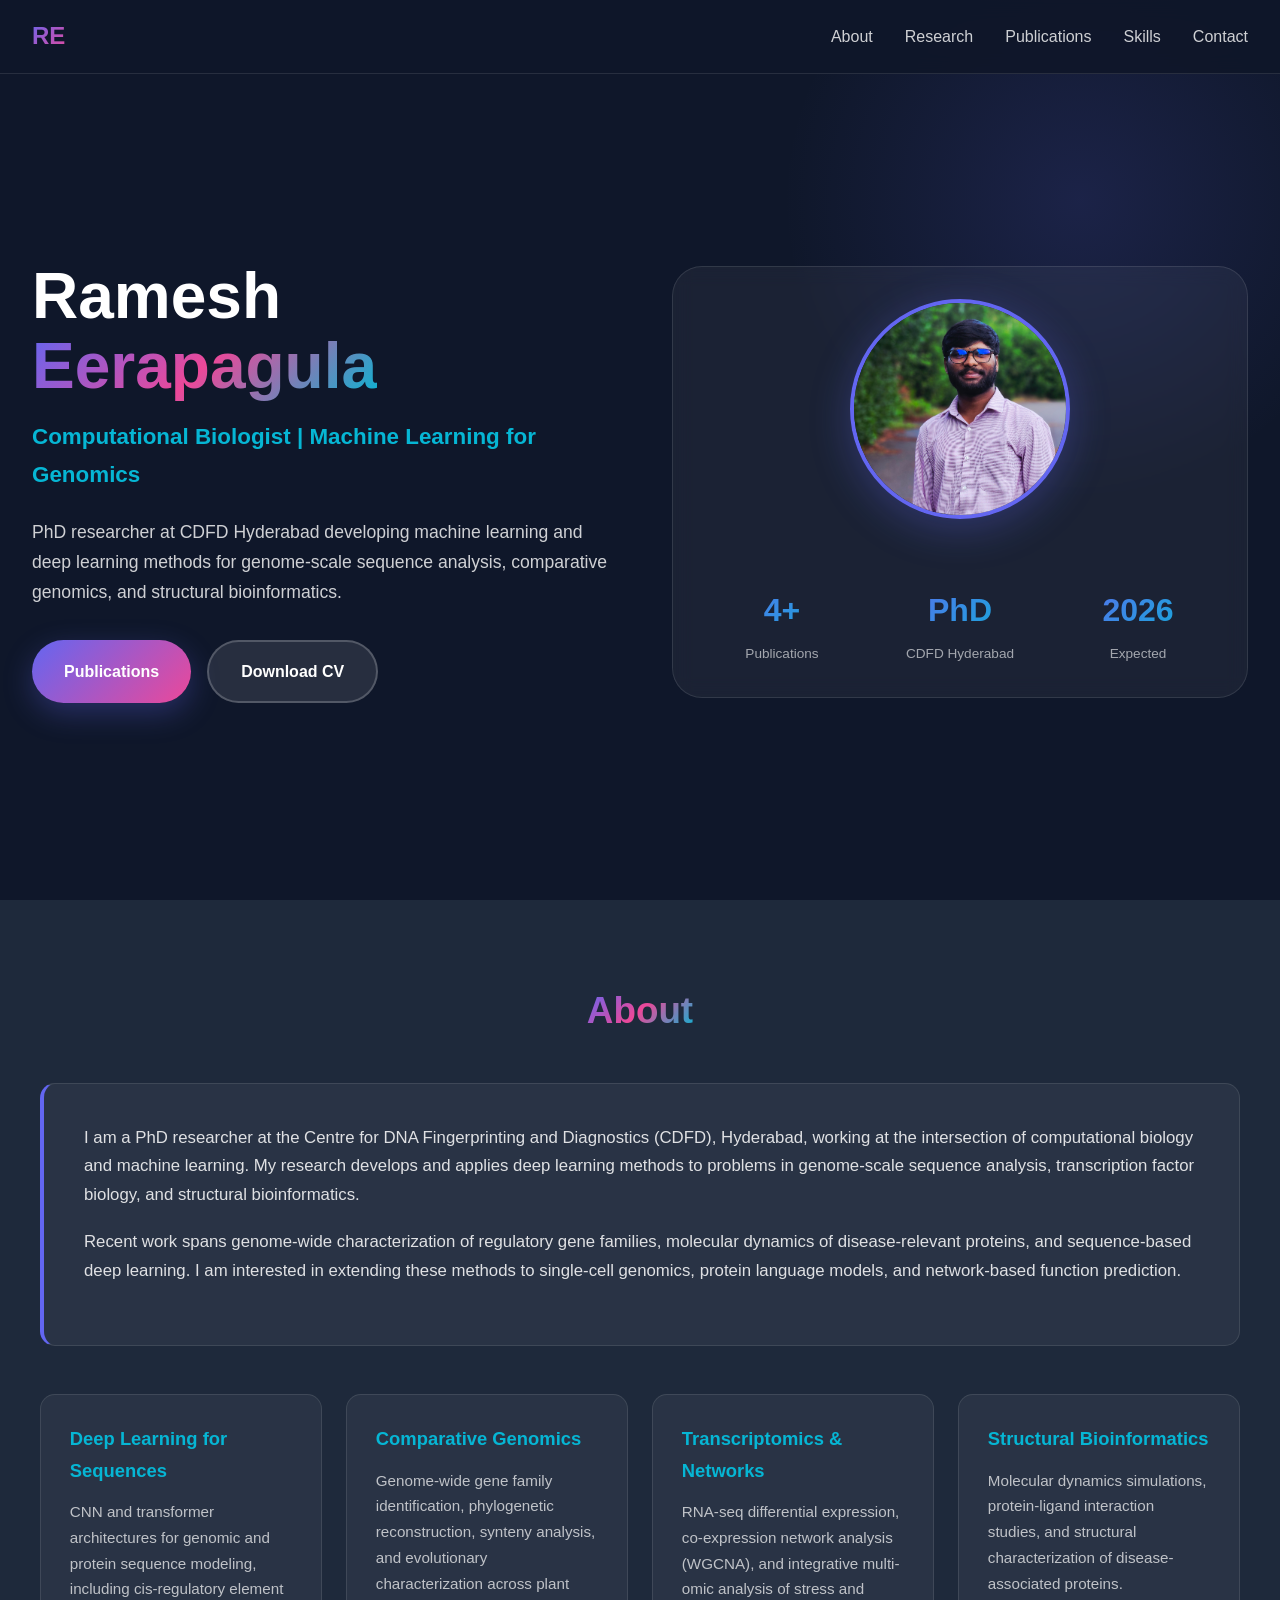
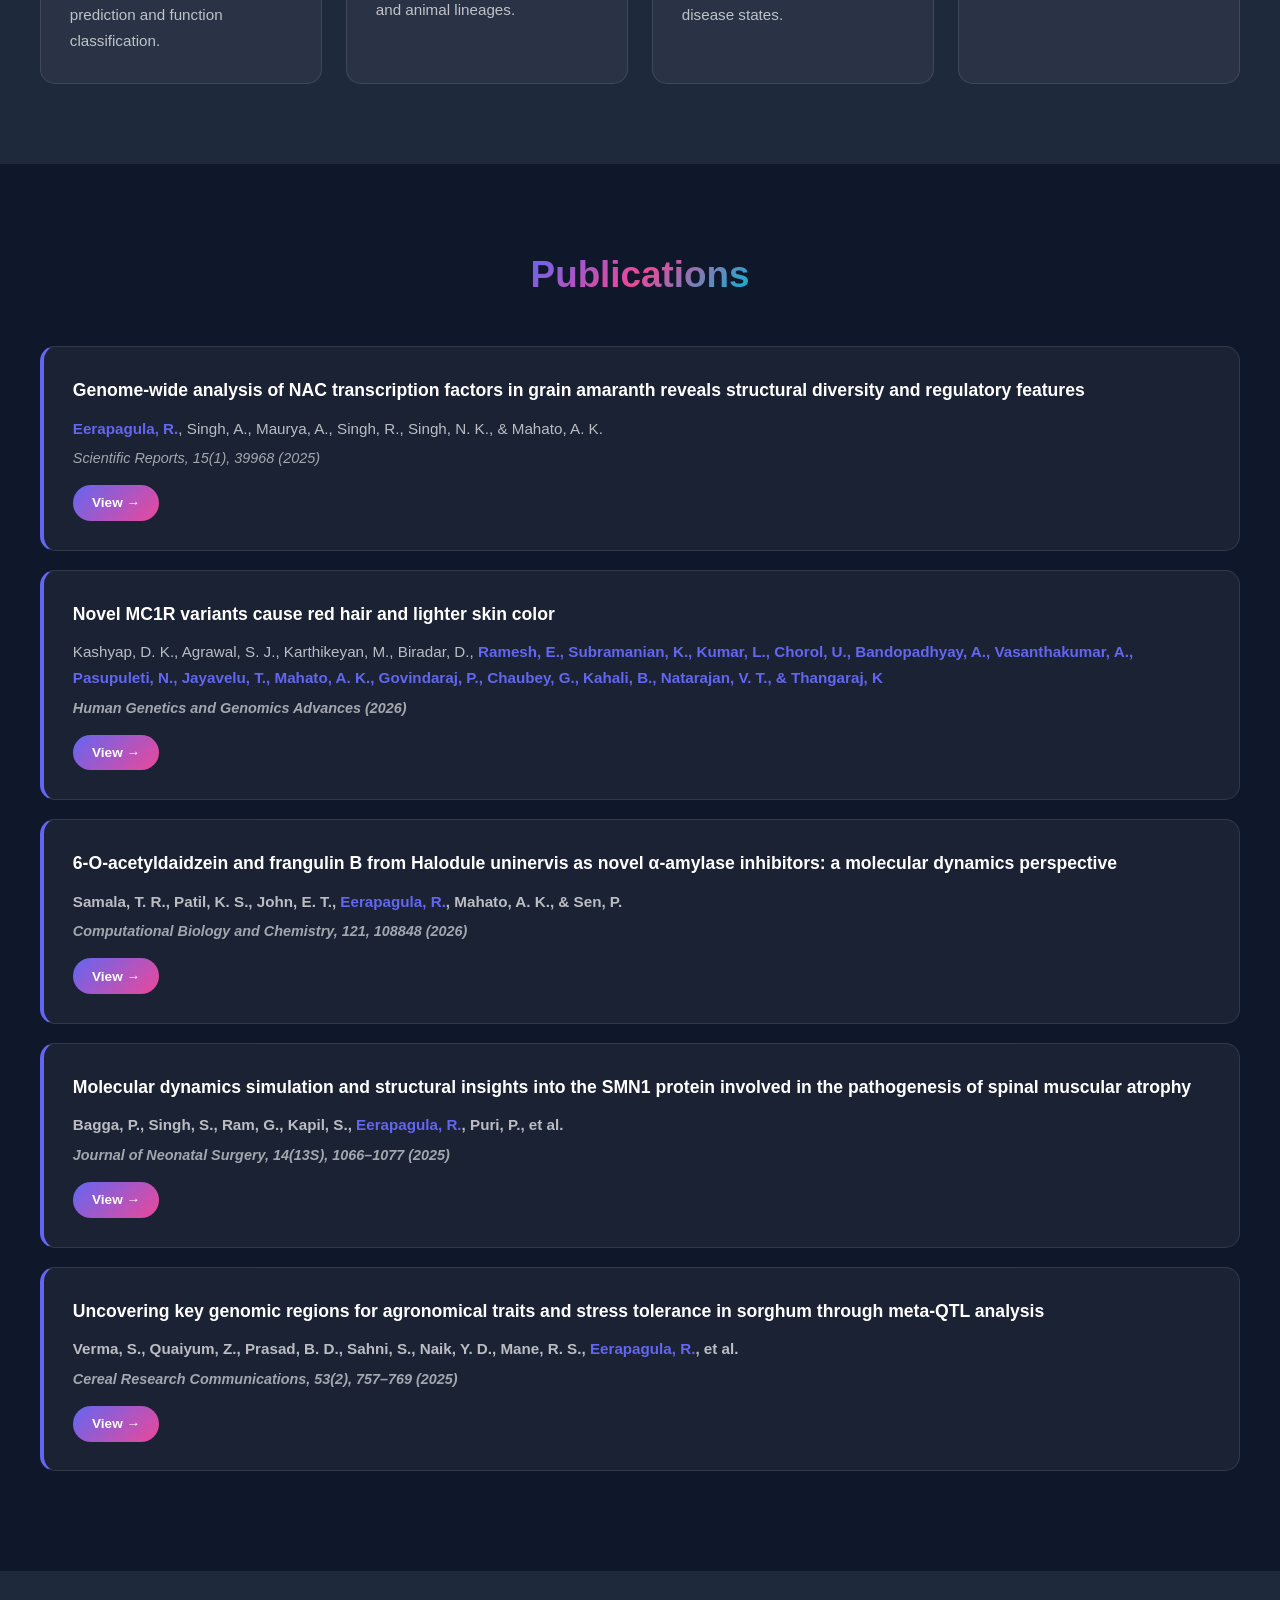
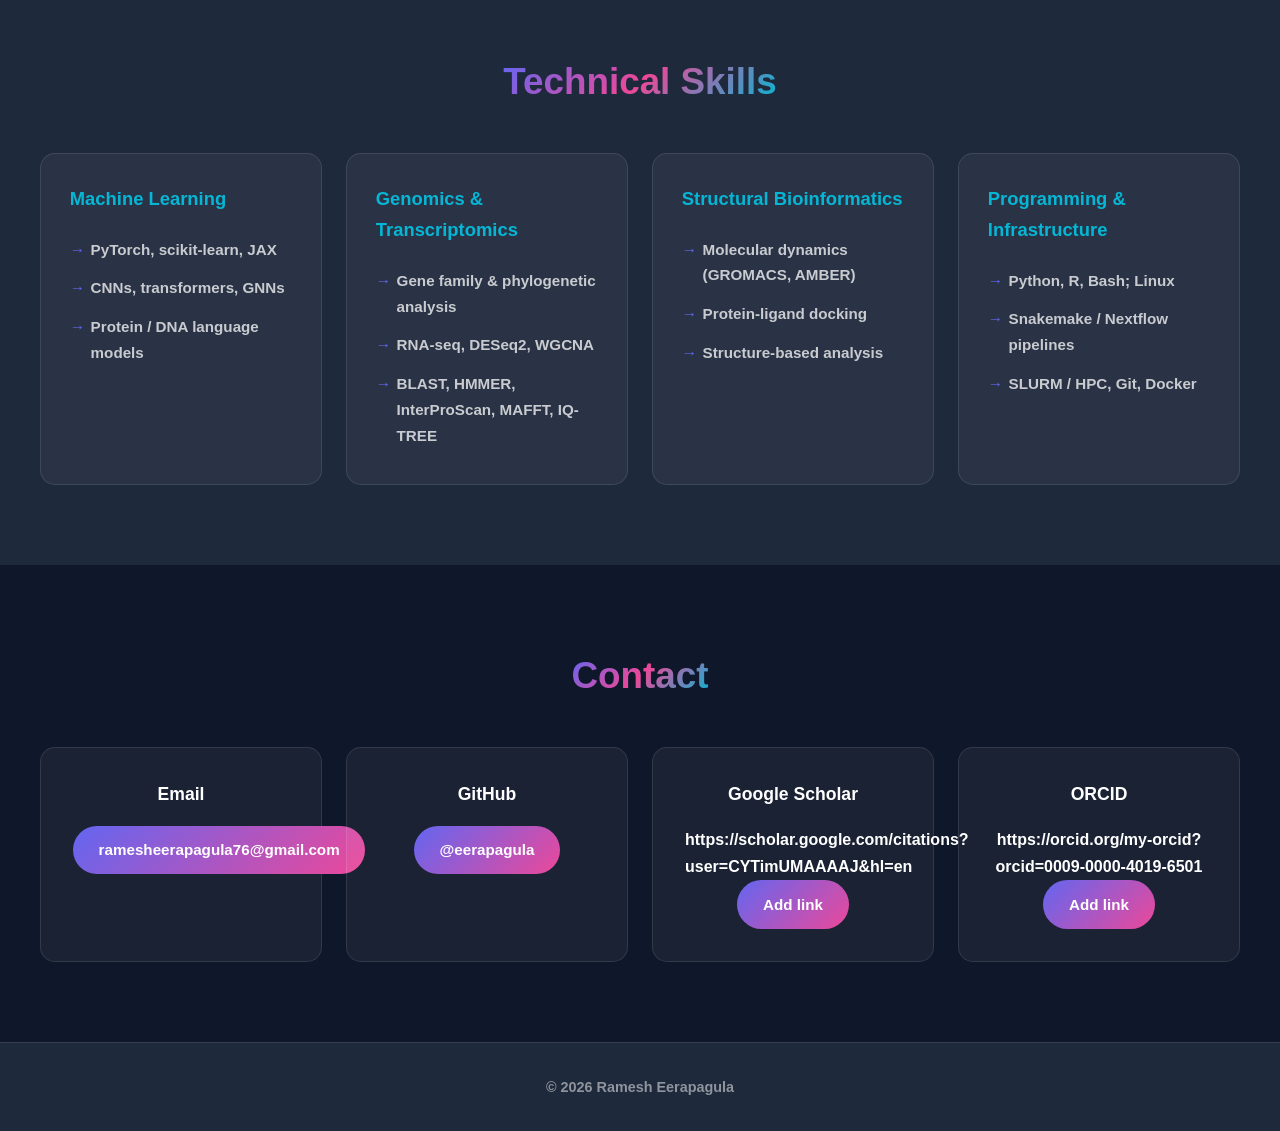
==== commit 100eef85: "Update index.html" ====
--- a/index.html
+++ b/index.html
@@ -139,6 +139,13 @@
     </div>
 
     <div class="publication-item">
+      <div class="pub-title">Novel MC1R variants cause red hair and lighter skin color</div>
+      <div class="pub-authors">Kashyap, D. K., Agrawal, S. J., Karthikeyan, M., Biradar, D., <strong>Ramesh, E., Subramanian, K., Kumar, L., Chorol, U., Bandopadhyay, A., Vasanthakumar, A., Pasupuleti, N., Jayavelu, T., Mahato, A. K., Govindaraj, P., Chaubey, G., Kahali, B., Natarajan, V. T., & Thangaraj, K</div>
+      <div class="pub-journal">Human Genetics and Genomics Advances (2026)</div>
+      <a href="https://doi.org/10.1016/j.xhgg.2026.100603" class="pub-link" target="_blank">View →</a>
+    </div>
+    
+    <div class="publication-item">
       <div class="pub-title">6-O-acetyldaidzein and frangulin B from Halodule uninervis as novel α-amylase inhibitors: a molecular dynamics perspective</div>
       <div class="pub-authors">Samala, T. R., Patil, K. S., John, E. T., <strong>Eerapagula, R.</strong>, Mahato, A. K., &amp; Sen, P.</div>
       <div class="pub-journal">Computational Biology and Chemistry, 121, 108848 (2026)</div>
@@ -207,8 +214,8 @@
     <div class="contact-grid">
       <div class="contact-card"><h3>Email</h3><a href="mailto:ramesheerapagula76@gmail.com" class="contact-link">ramesheerapagula76@gmail.com</a></div>
       <div class="contact-card"><h3>GitHub</h3><a href="https://github.com/eerapagula" class="contact-link" target="_blank">@eerapagula</a></div>
-      <div class="contact-card"><h3>Google Scholar</h3><a href="#" class="contact-link" target="_blank">Add link</a></div>
-      <div class="contact-card"><h3>ORCID</h3><a href="#" class="contact-link" target="_blank">Add link</a></div>
+      <div class="contact-card"><h3>Google Scholar</h3>https://scholar.google.com/citations?user=CYTimUMAAAAJ&hl=en<a href="#" class="contact-link" target="_blank">Add link</a></div>
+      <div class="contact-card"><h3>ORCID</h3>https://orcid.org/my-orcid?orcid=0009-0000-4019-6501<a href="#" class="contact-link" target="_blank">Add link</a></div>
     </div>
   </div>
 </section>
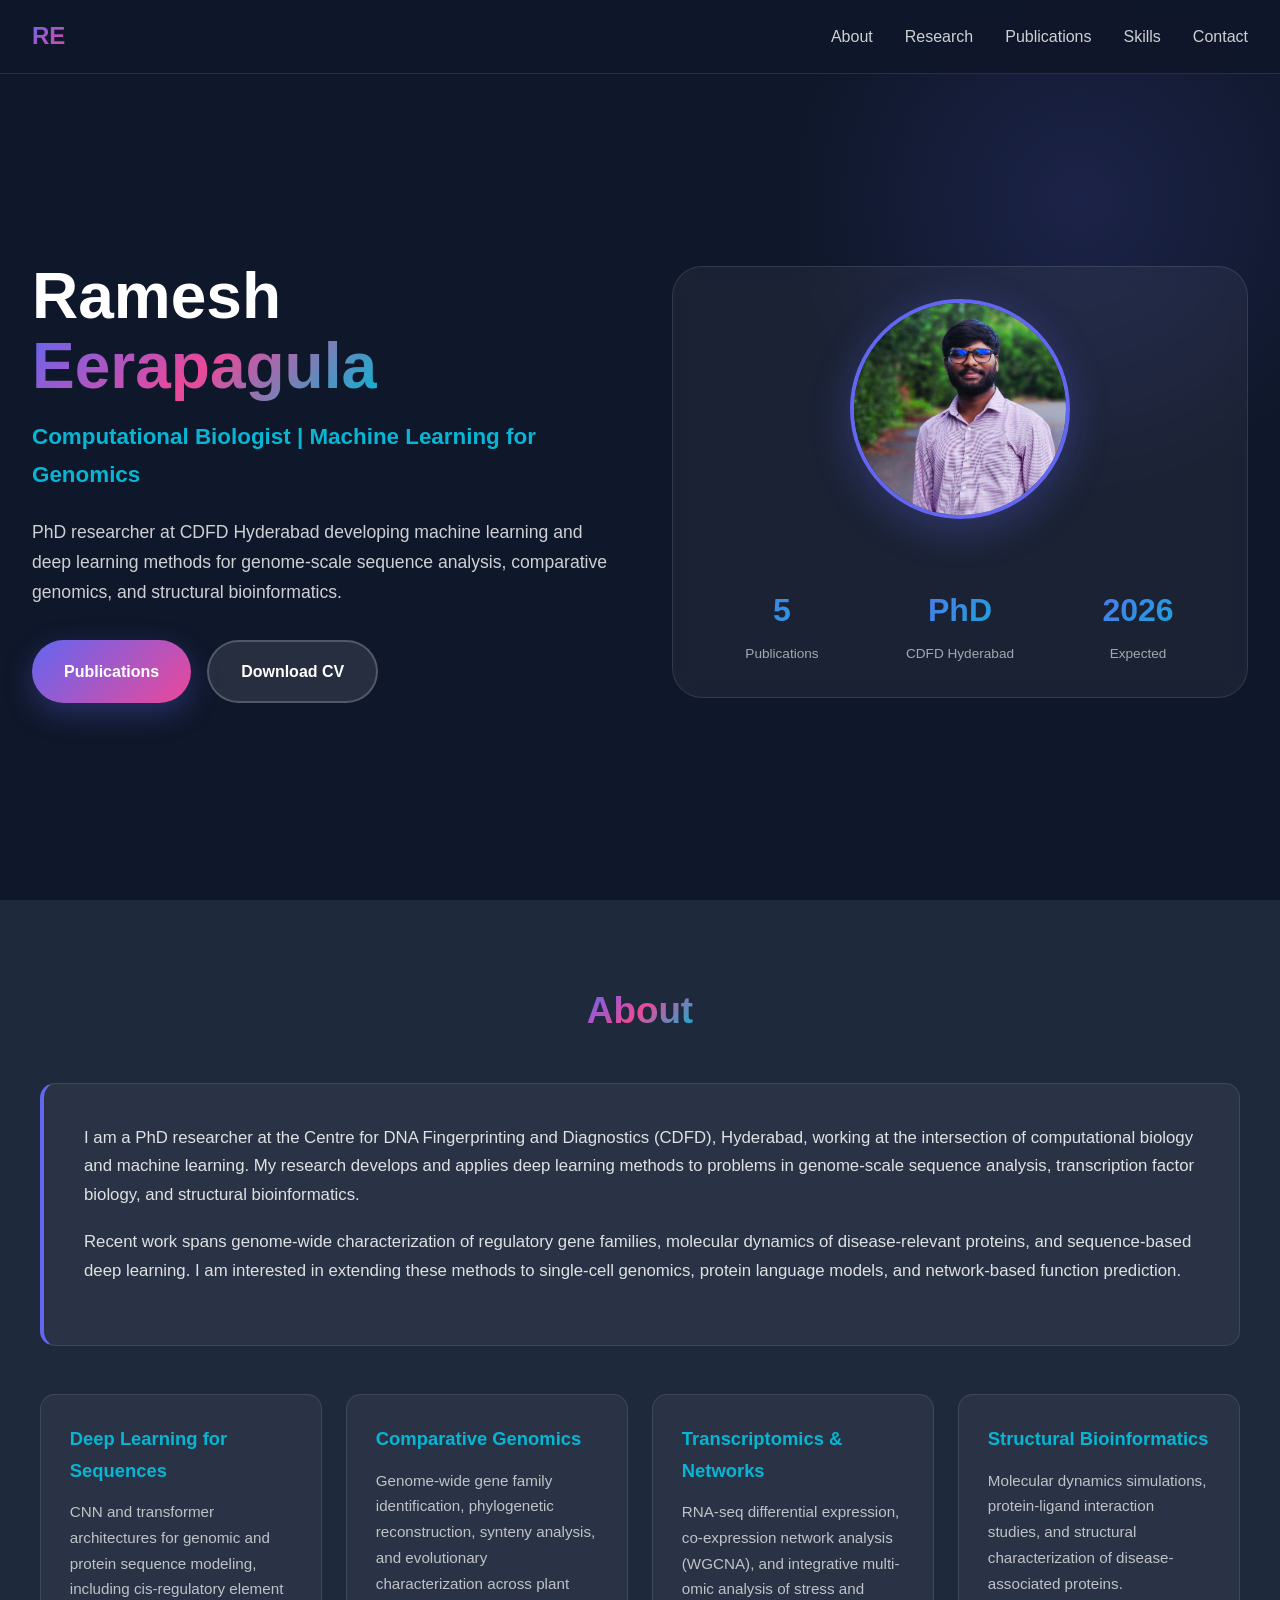
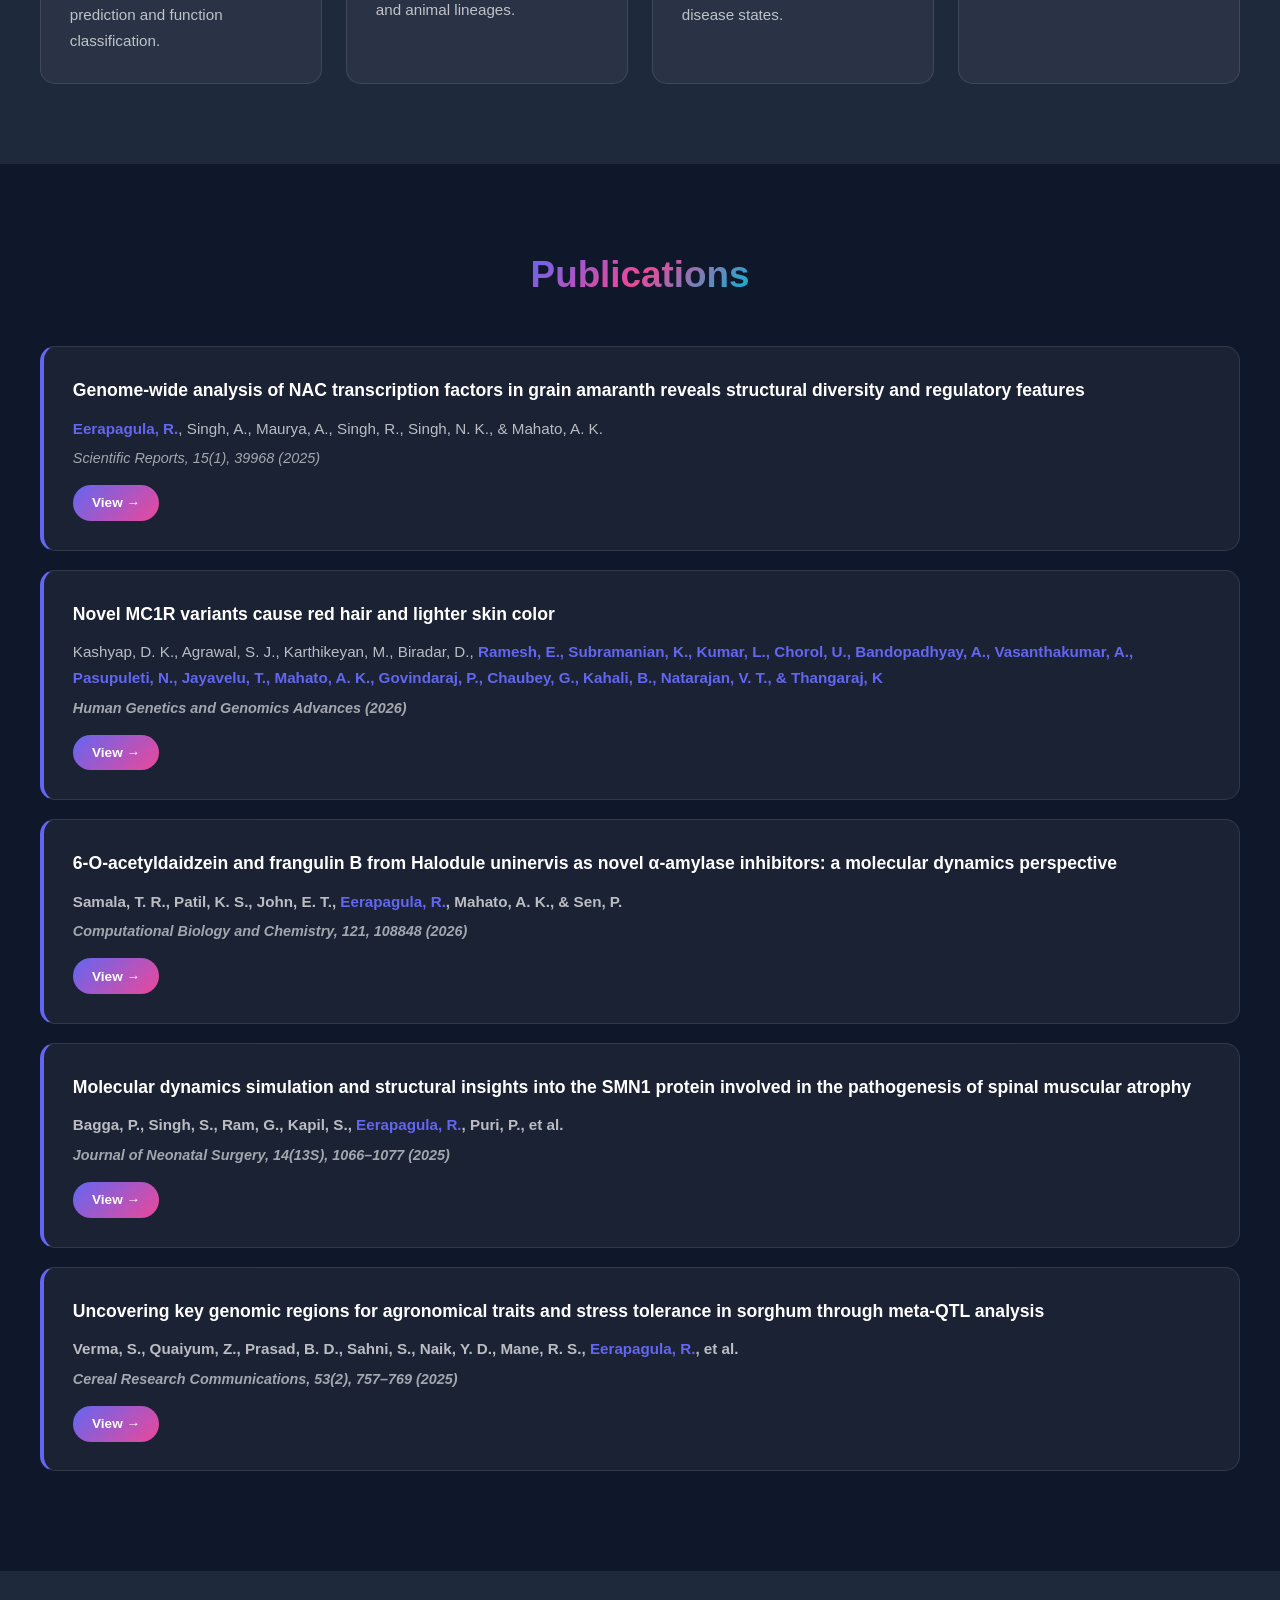
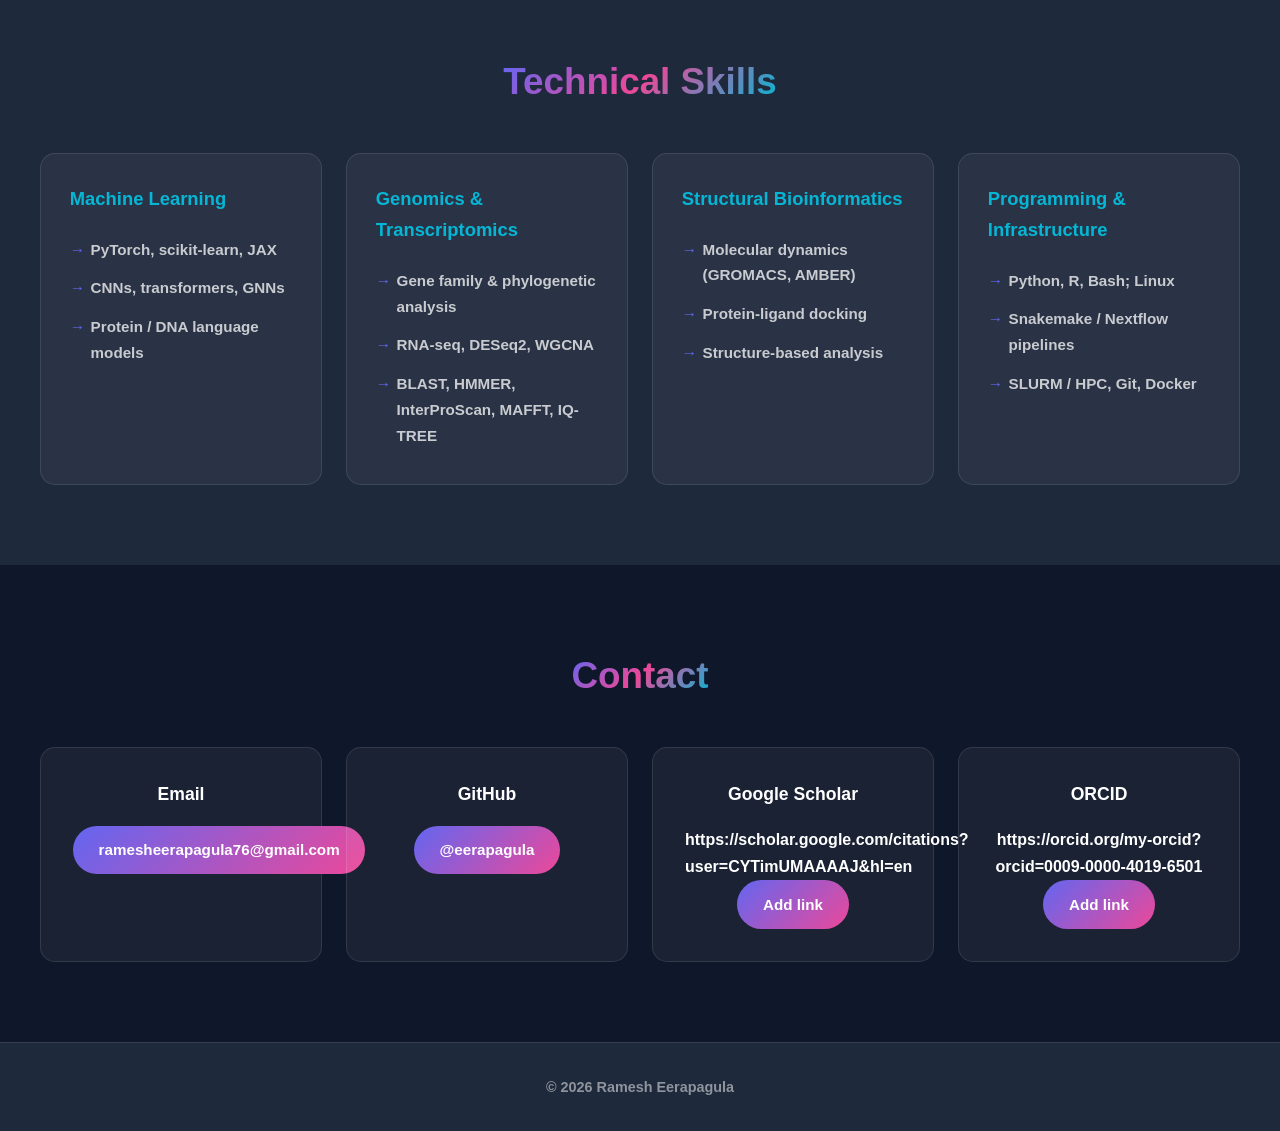
==== commit 24f32335: "Update index.html" ====
--- a/index.html
+++ b/index.html
@@ -103,7 +103,7 @@
     <div class="profile-card">
       <img src="your-photo.jpg" alt="Ramesh Eerapagula" class="profile-photo">
       <div class="stats-grid">
-        <div><span class="stat-number">4+</span><div class="stat-label">Publications</div></div>
+        <div><span class="stat-number">5</span><div class="stat-label">Publications</div></div>
         <div><span class="stat-number">PhD</span><div class="stat-label">CDFD Hyderabad</div></div>
         <div><span class="stat-number">2026</span><div class="stat-label">Expected</div></div>
       </div>
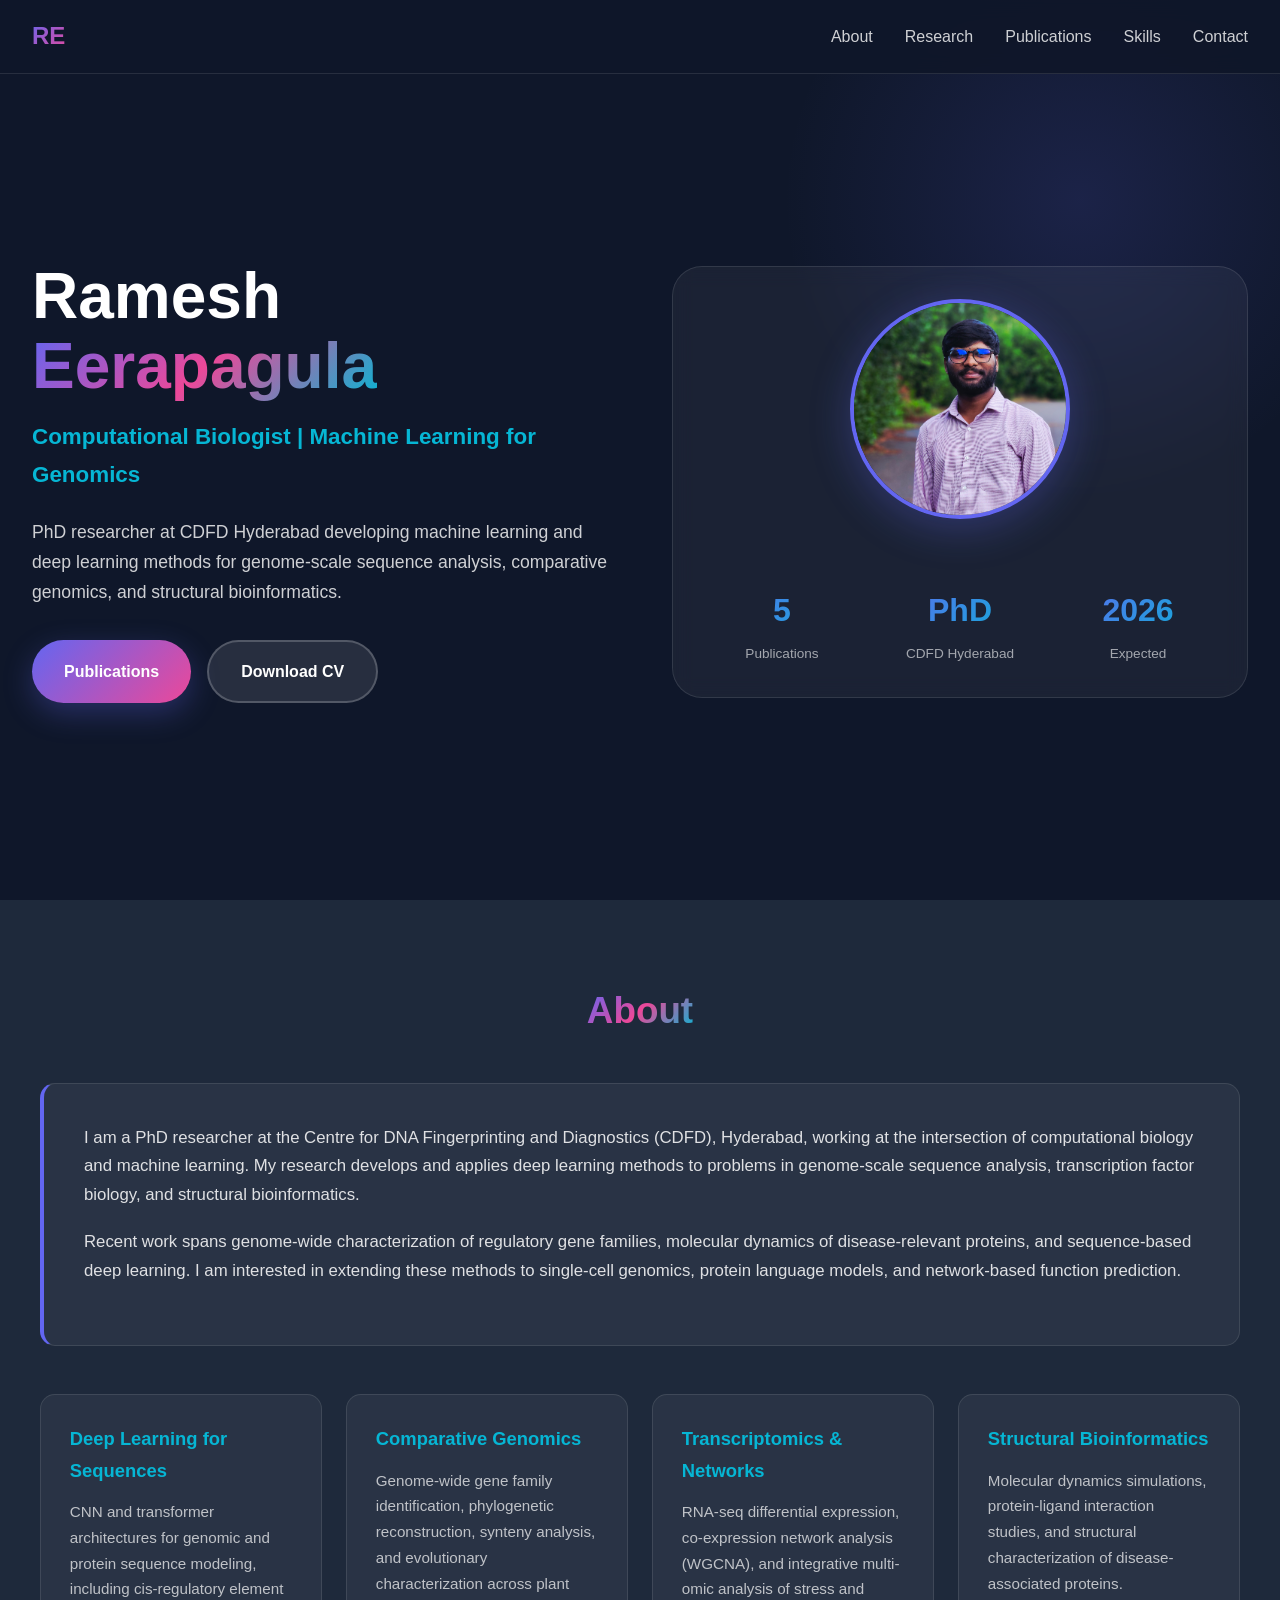
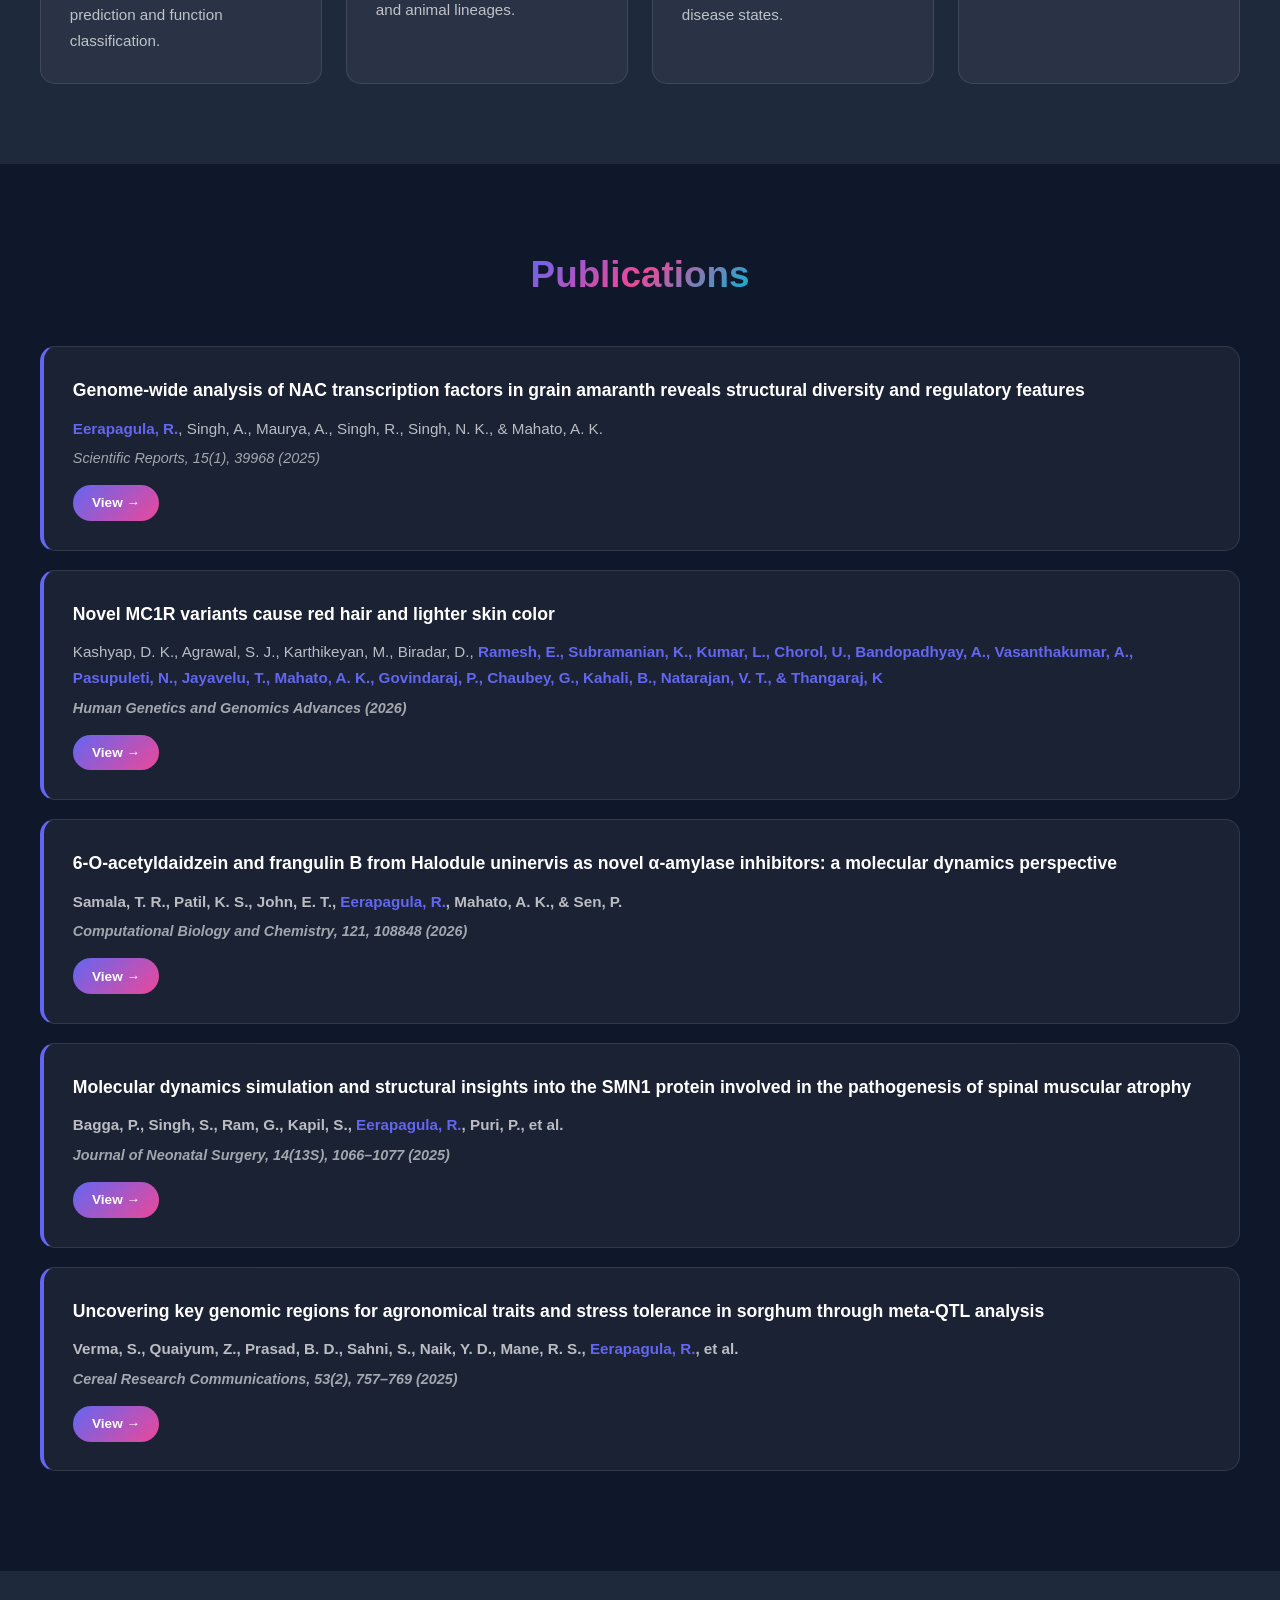
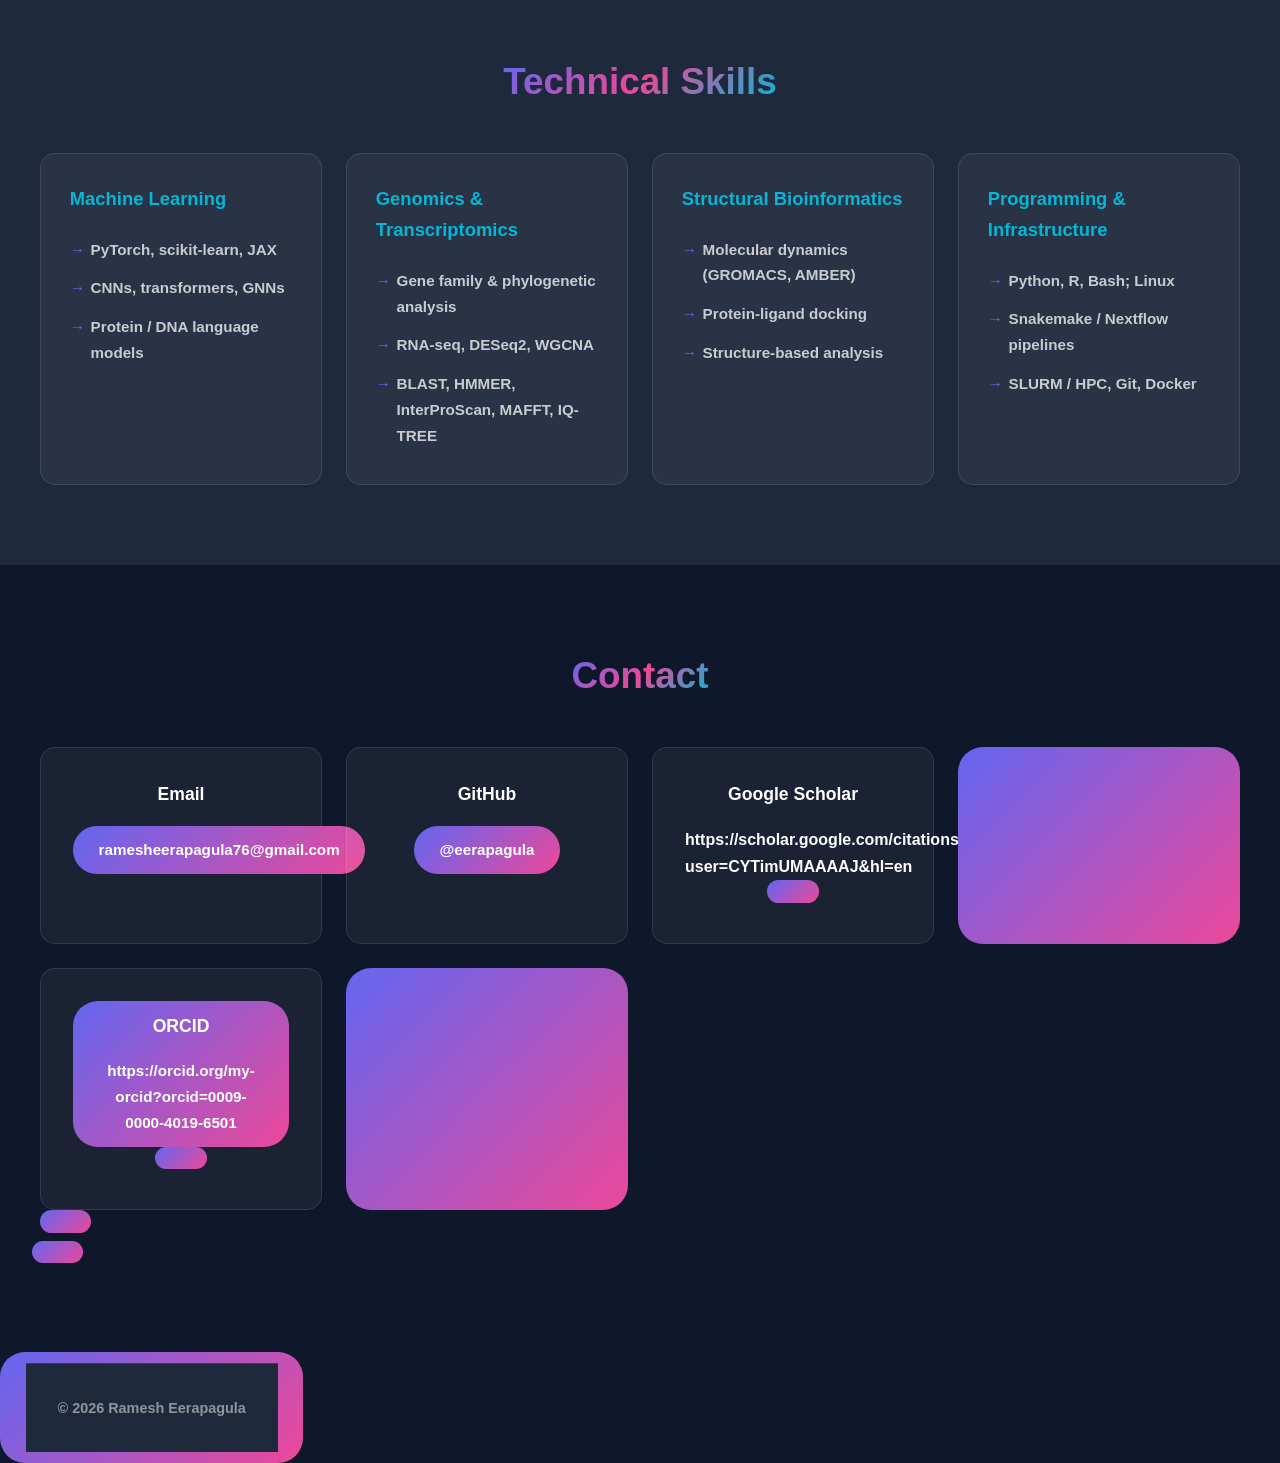
==== commit 3be86c27: "Update index.html" ====
--- a/index.html
+++ b/index.html
@@ -214,8 +214,8 @@
     <div class="contact-grid">
       <div class="contact-card"><h3>Email</h3><a href="mailto:ramesheerapagula76@gmail.com" class="contact-link">ramesheerapagula76@gmail.com</a></div>
       <div class="contact-card"><h3>GitHub</h3><a href="https://github.com/eerapagula" class="contact-link" target="_blank">@eerapagula</a></div>
-      <div class="contact-card"><h3>Google Scholar</h3>https://scholar.google.com/citations?user=CYTimUMAAAAJ&hl=en<a href="#" class="contact-link" target="_blank">Add link</a></div>
-      <div class="contact-card"><h3>ORCID</h3>https://orcid.org/my-orcid?orcid=0009-0000-4019-6501<a href="#" class="contact-link" target="_blank">Add link</a></div>
+      <div class="contact-card"><h3>Google Scholar</h3>https://scholar.google.com/citations?user=CYTimUMAAAAJ&hl=en<a href="#" class="contact-link"</a></div>
+      <div class="contact-card"><h3>ORCID</h3>https://orcid.org/my-orcid?orcid=0009-0000-4019-6501<a href="#" class="contact-link"</a></div>
     </div>
   </div>
 </section>
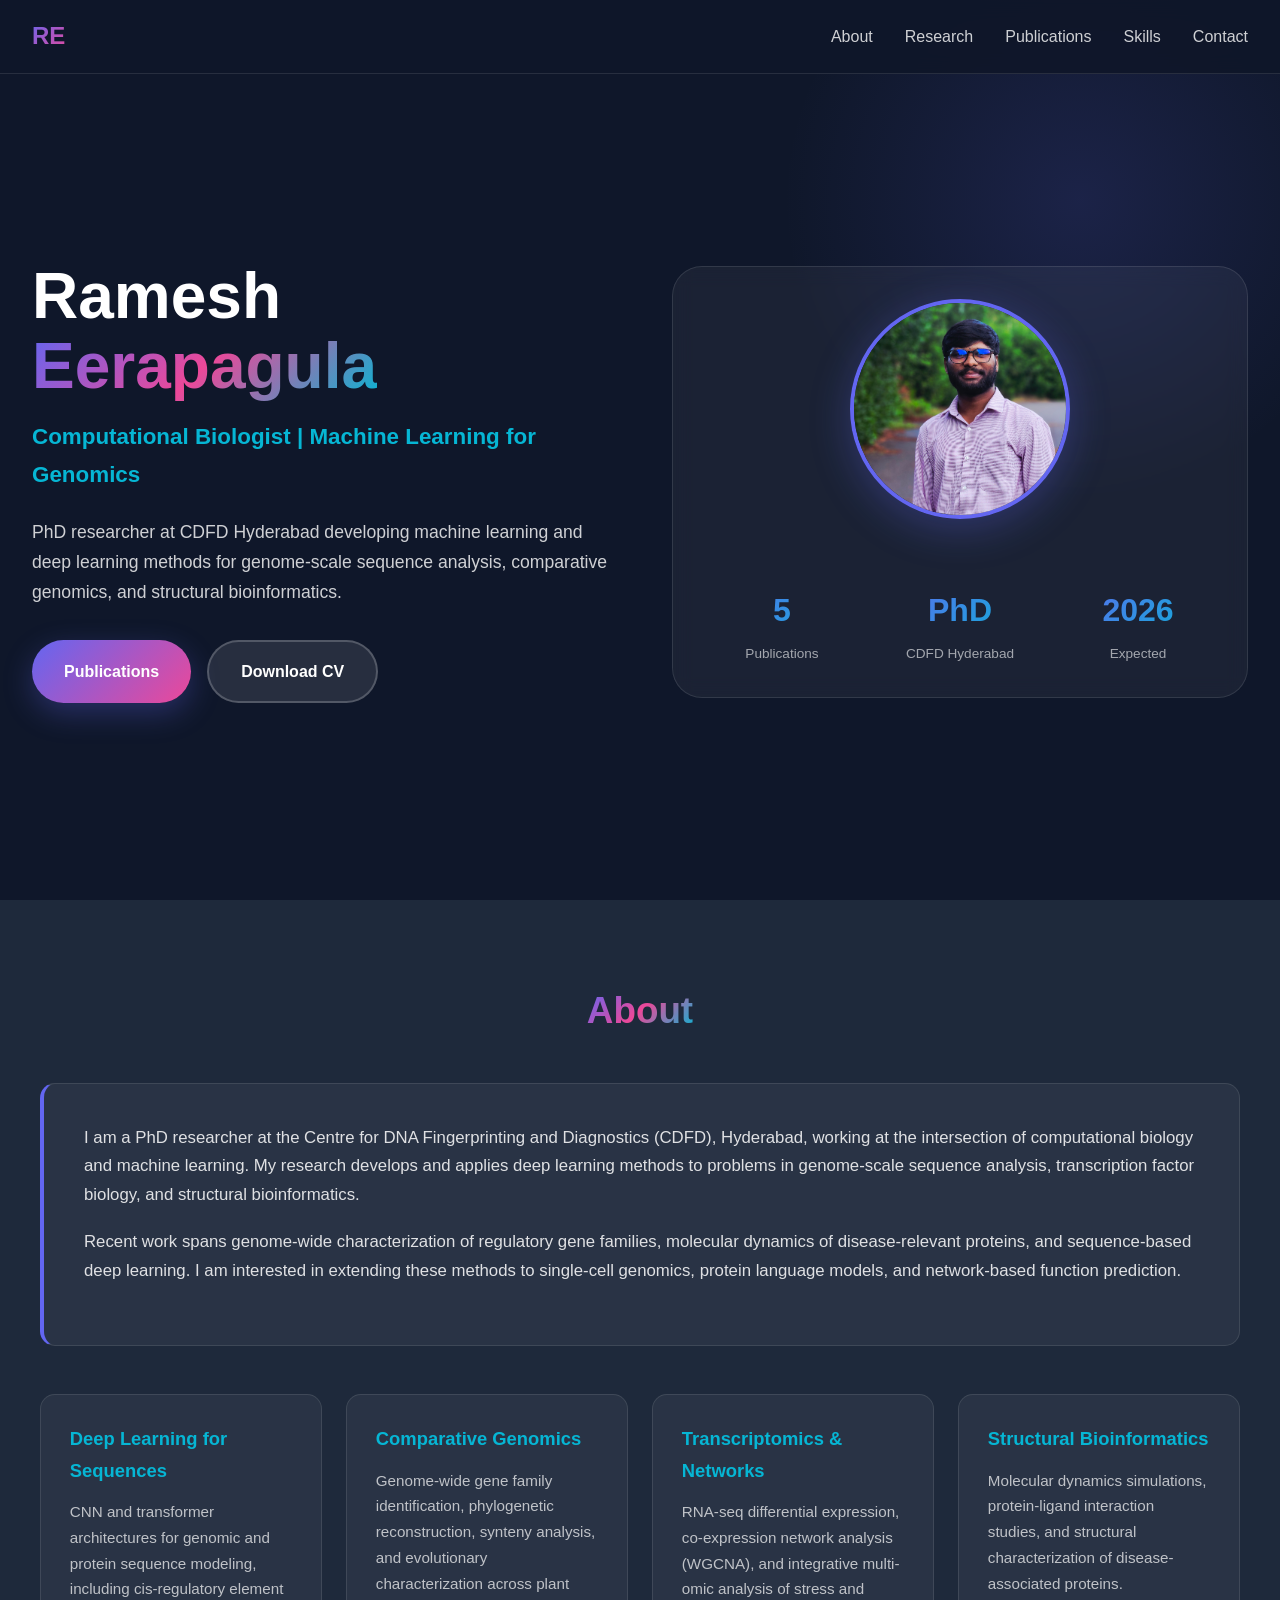
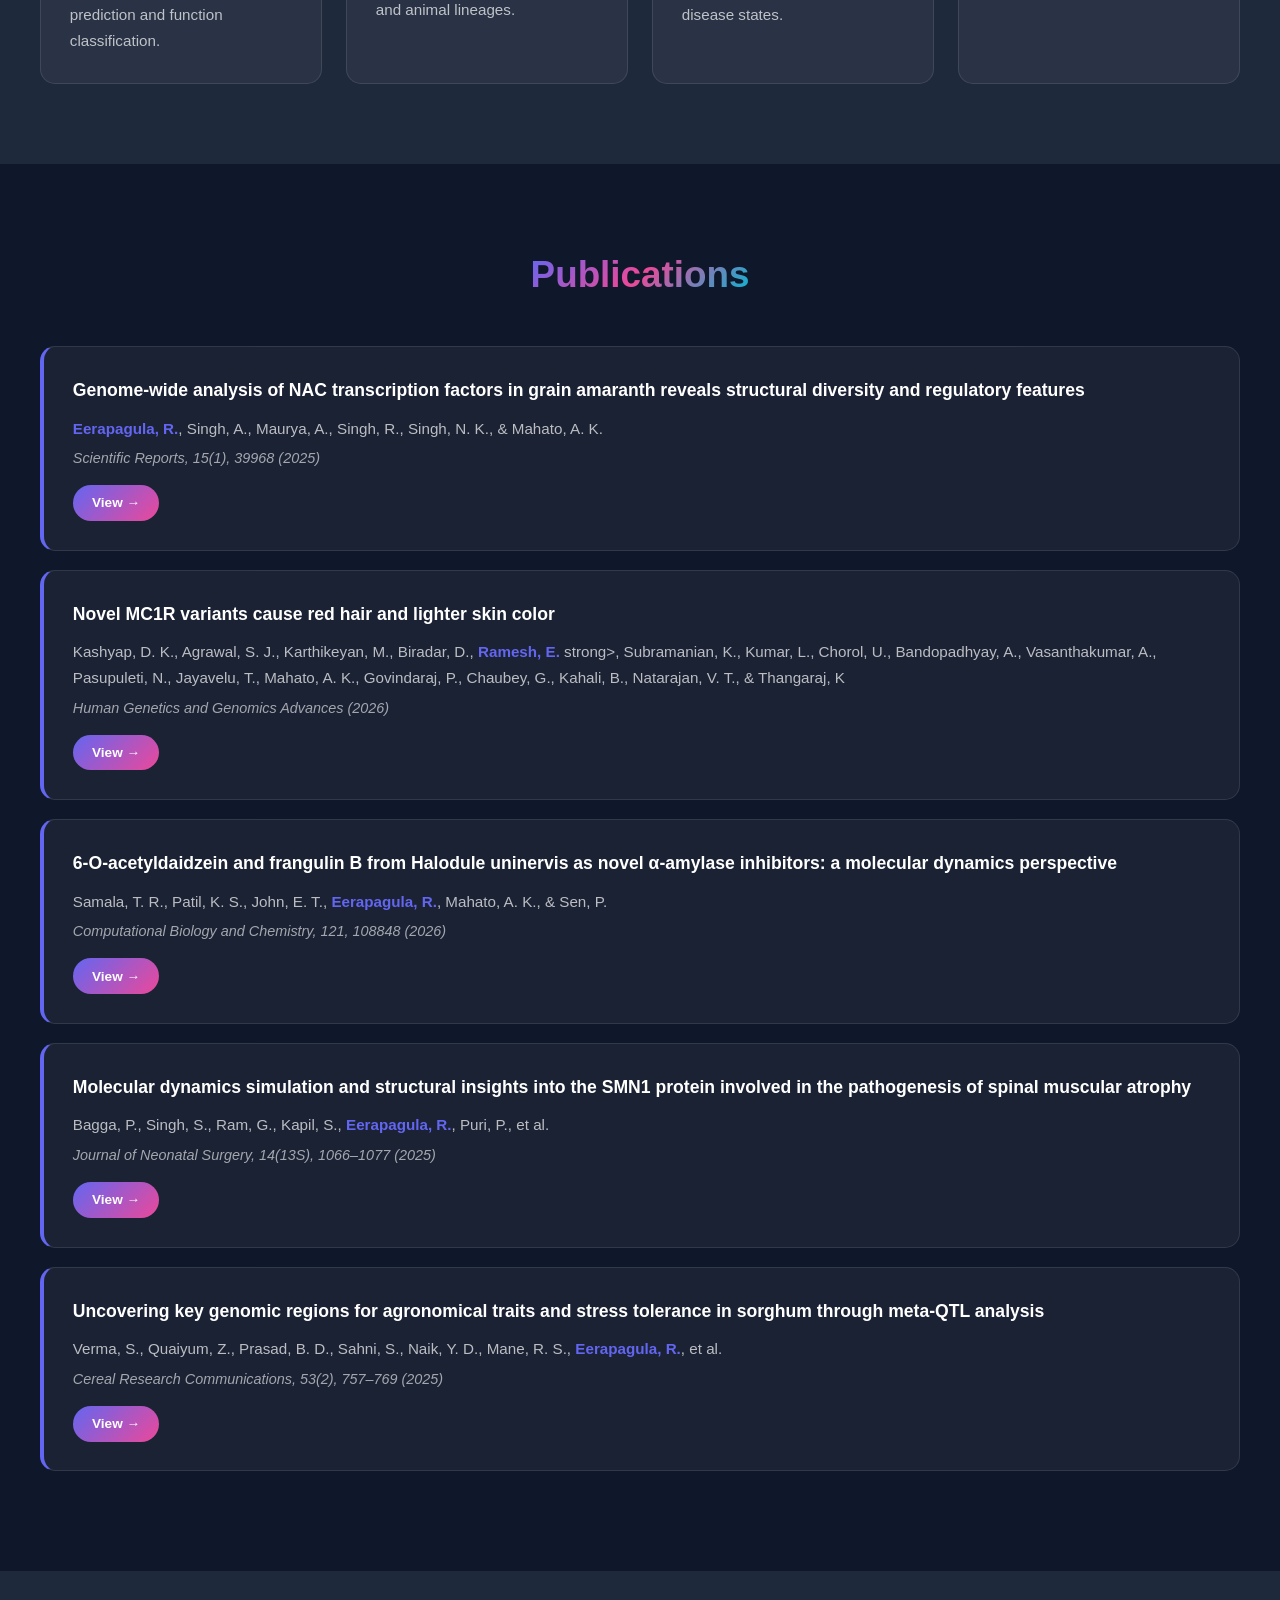
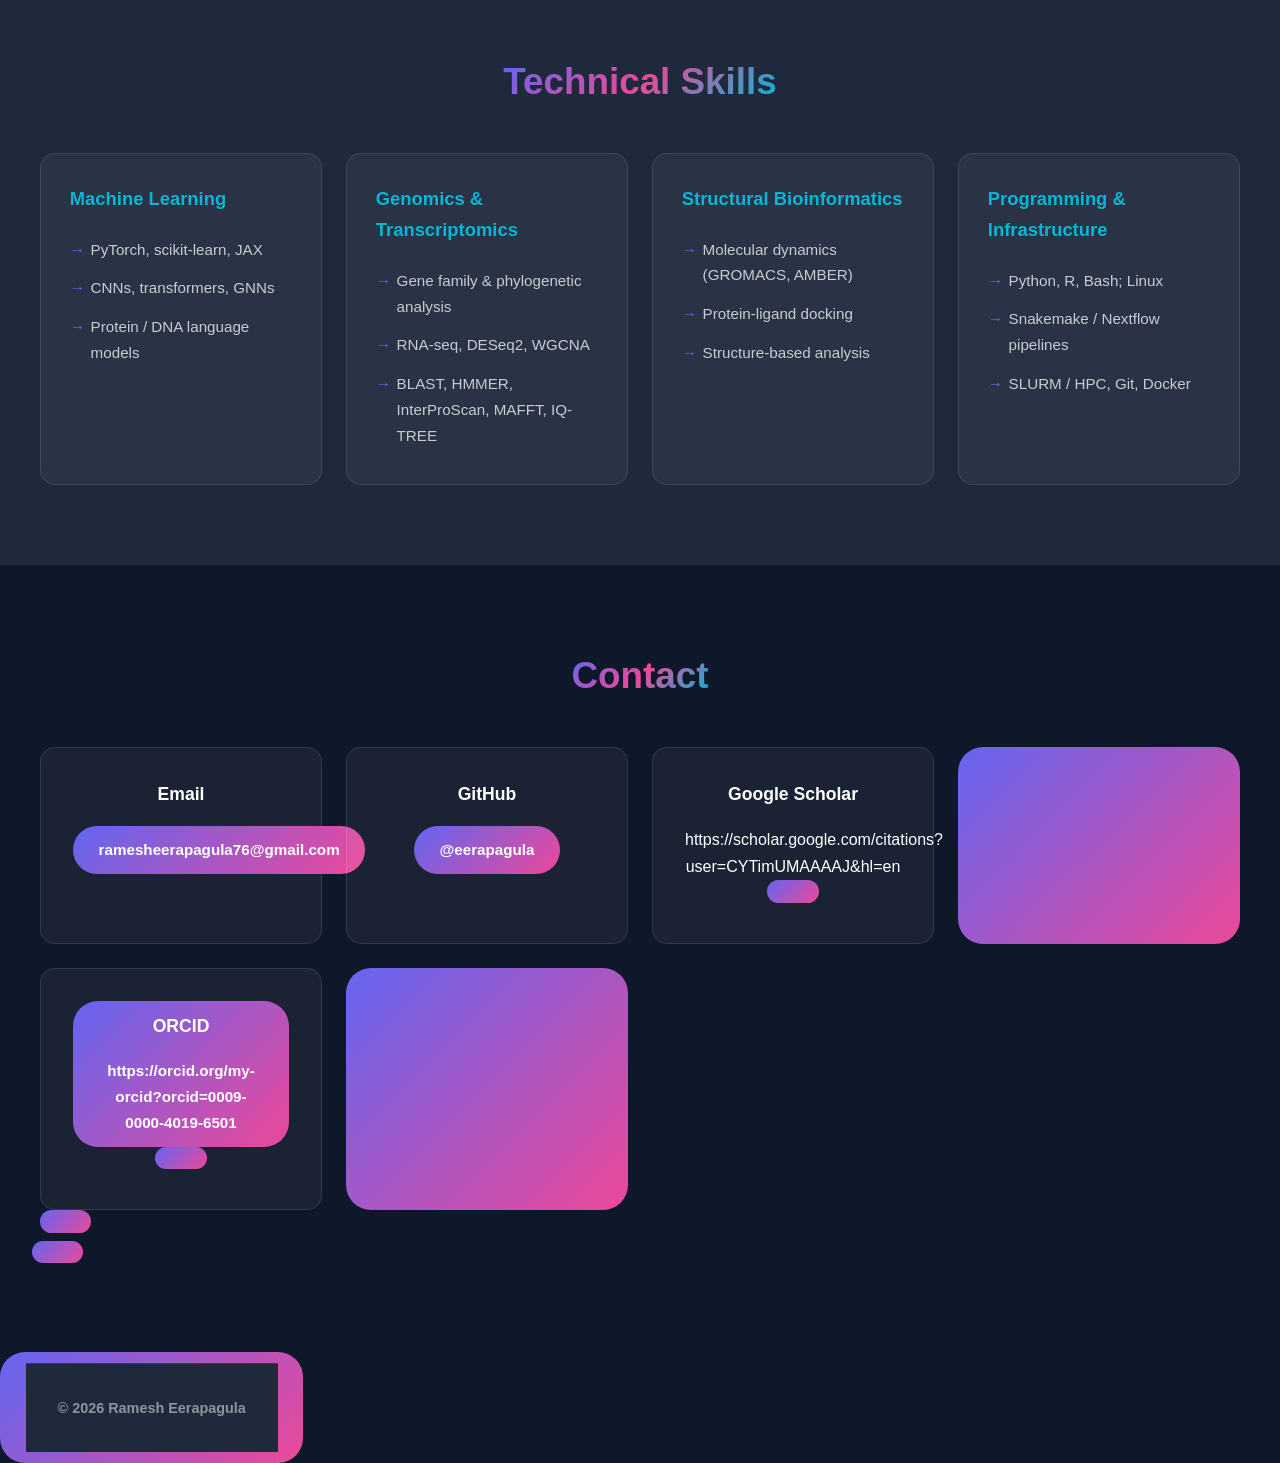
==== commit c98cfff8: "Update index.html" ====
--- a/index.html
+++ b/index.html
@@ -140,7 +140,7 @@
 
     <div class="publication-item">
       <div class="pub-title">Novel MC1R variants cause red hair and lighter skin color</div>
-      <div class="pub-authors">Kashyap, D. K., Agrawal, S. J., Karthikeyan, M., Biradar, D., <strong>Ramesh, E., Subramanian, K., Kumar, L., Chorol, U., Bandopadhyay, A., Vasanthakumar, A., Pasupuleti, N., Jayavelu, T., Mahato, A. K., Govindaraj, P., Chaubey, G., Kahali, B., Natarajan, V. T., & Thangaraj, K</div>
+      <div class="pub-authors">Kashyap, D. K., Agrawal, S. J., Karthikeyan, M., Biradar, D., <strong>Ramesh, E. </strong>strong>, Subramanian, K., Kumar, L., Chorol, U., Bandopadhyay, A., Vasanthakumar, A., Pasupuleti, N., Jayavelu, T., Mahato, A. K., Govindaraj, P., Chaubey, G., Kahali, B., Natarajan, V. T., & Thangaraj, K</div>
       <div class="pub-journal">Human Genetics and Genomics Advances (2026)</div>
       <a href="https://doi.org/10.1016/j.xhgg.2026.100603" class="pub-link" target="_blank">View →</a>
     </div>
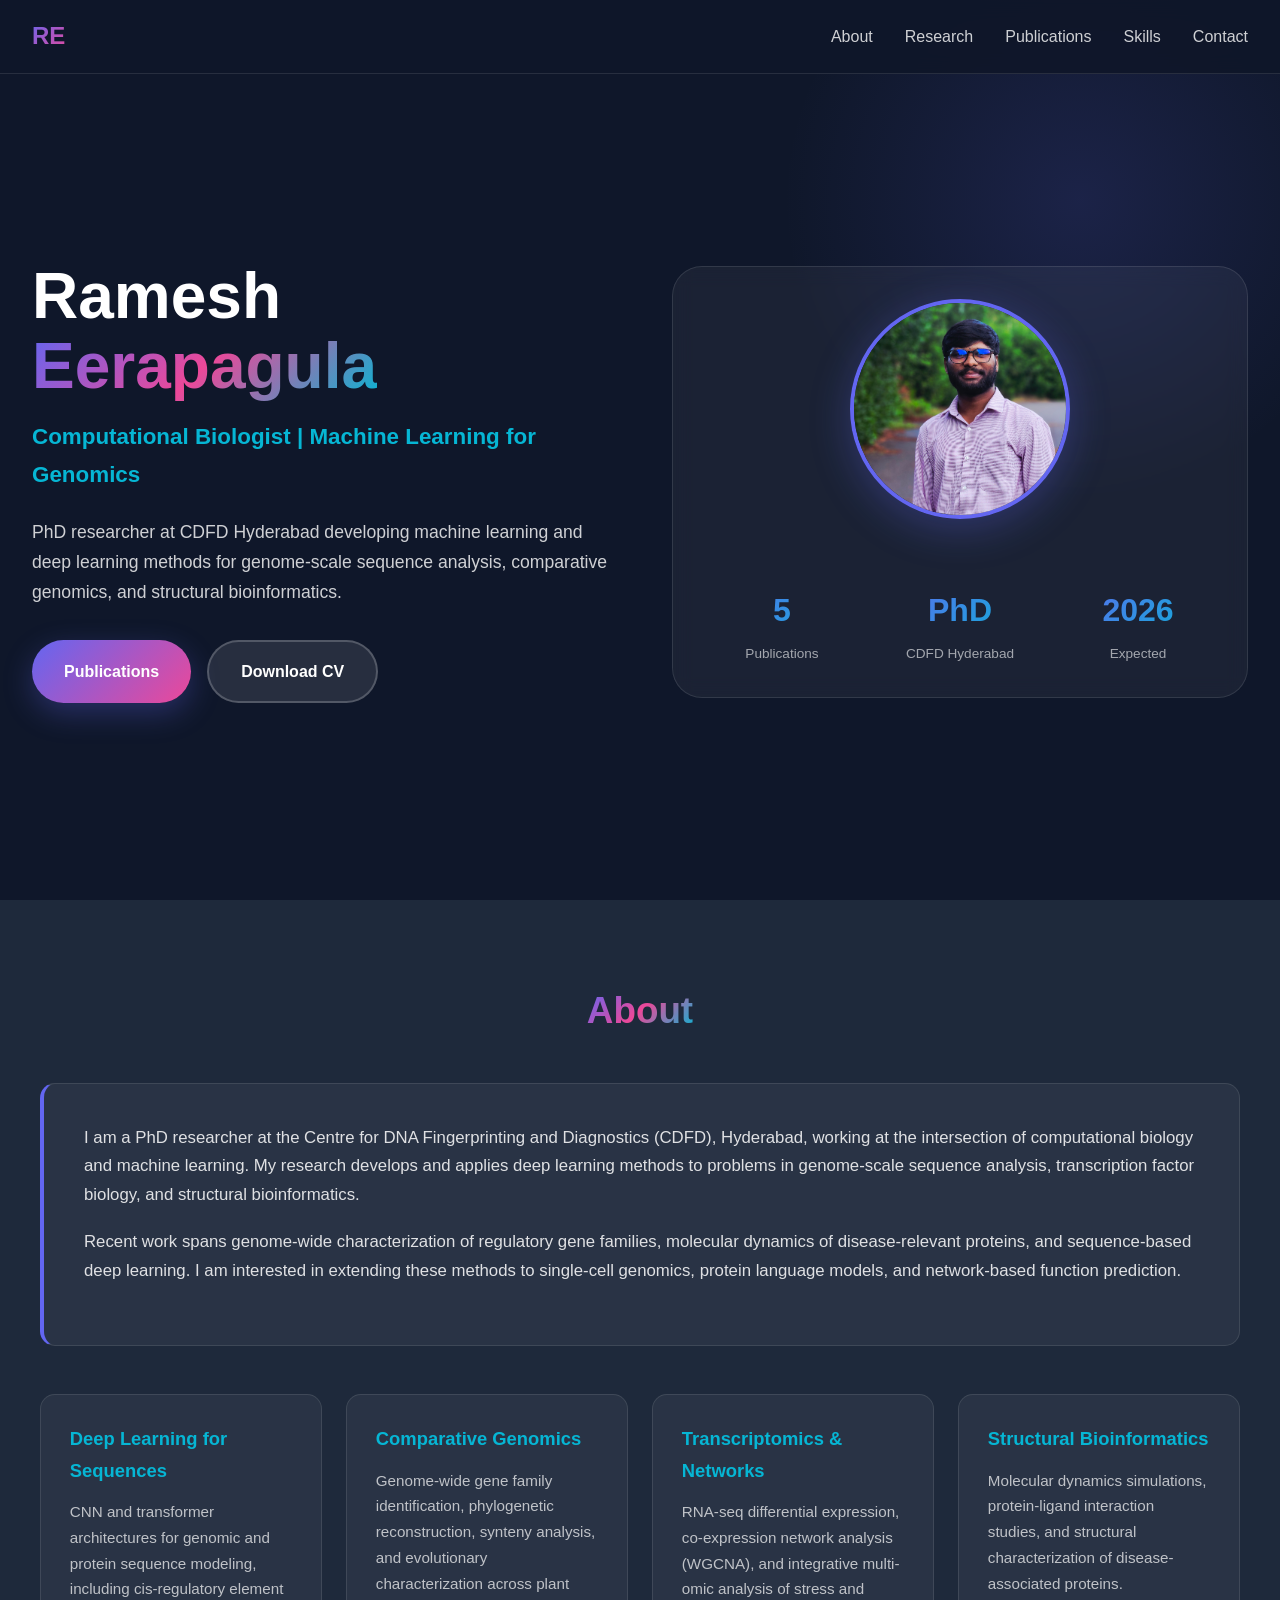
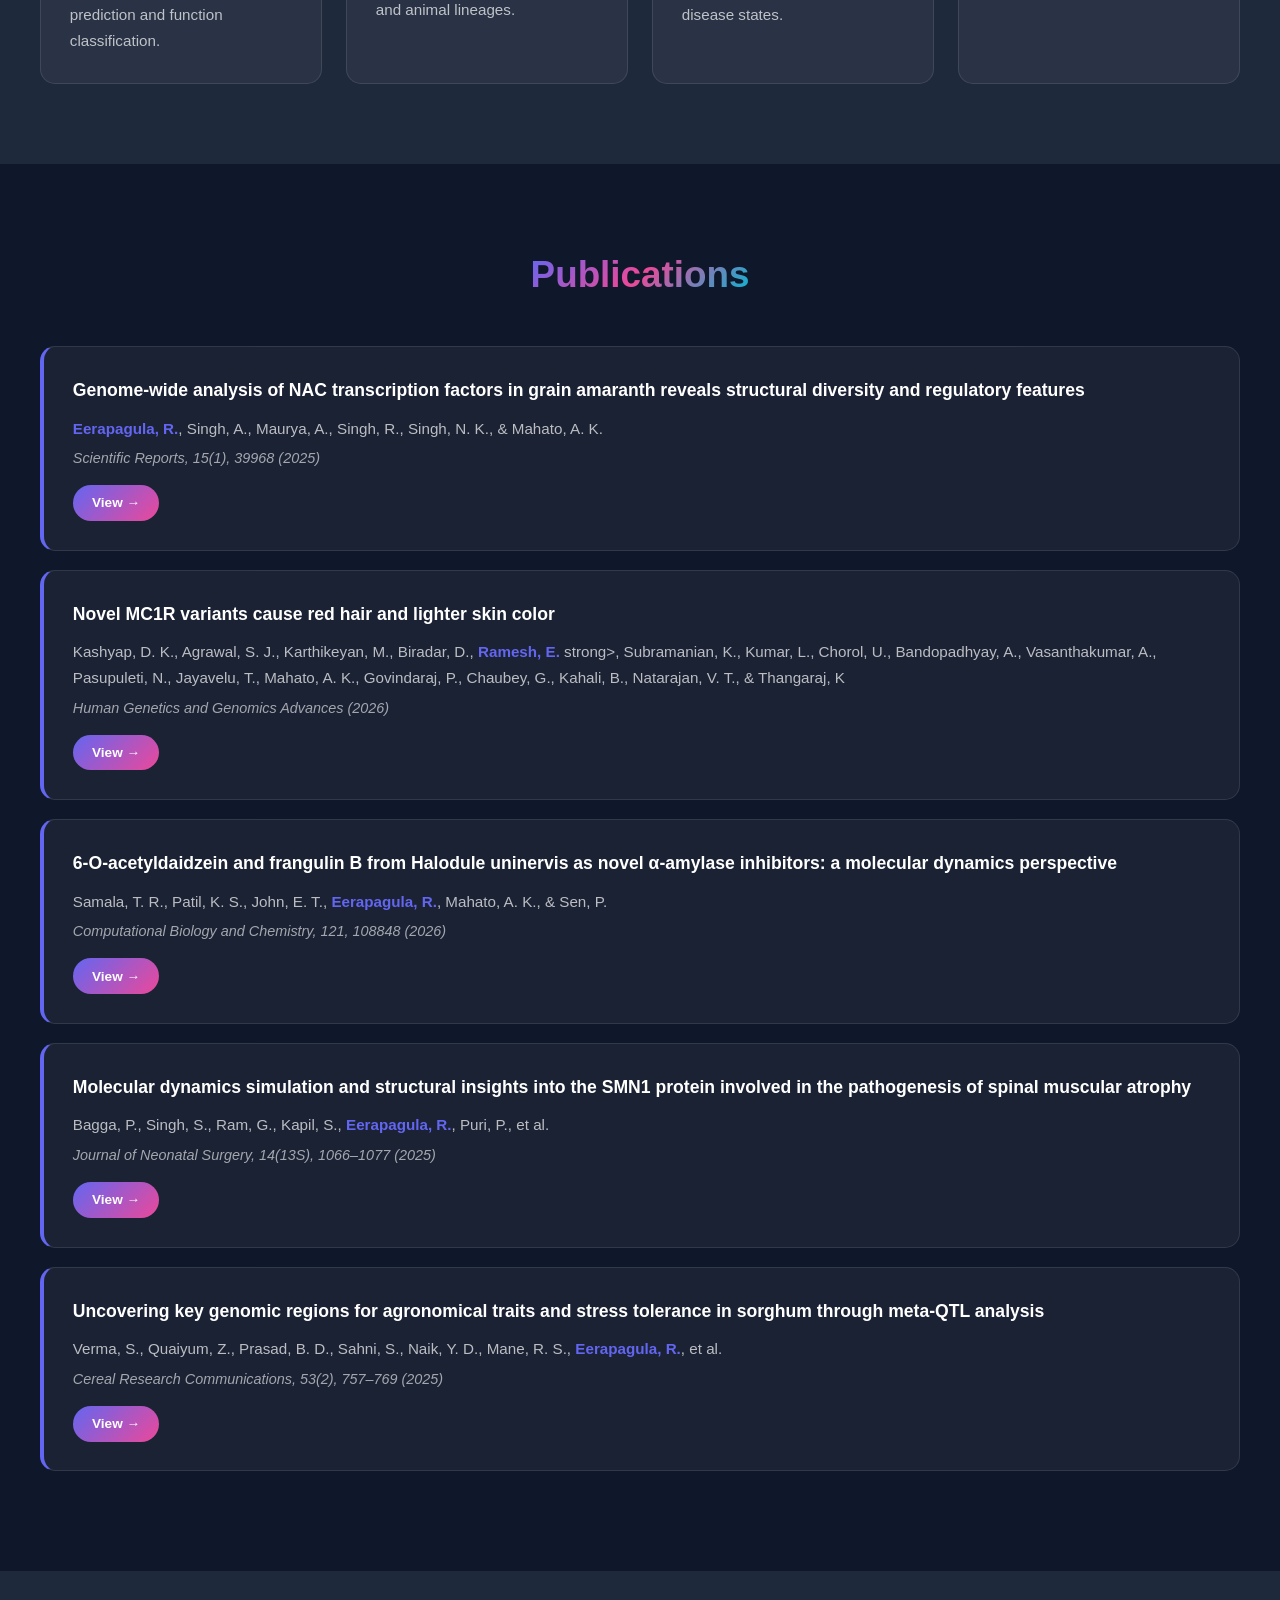
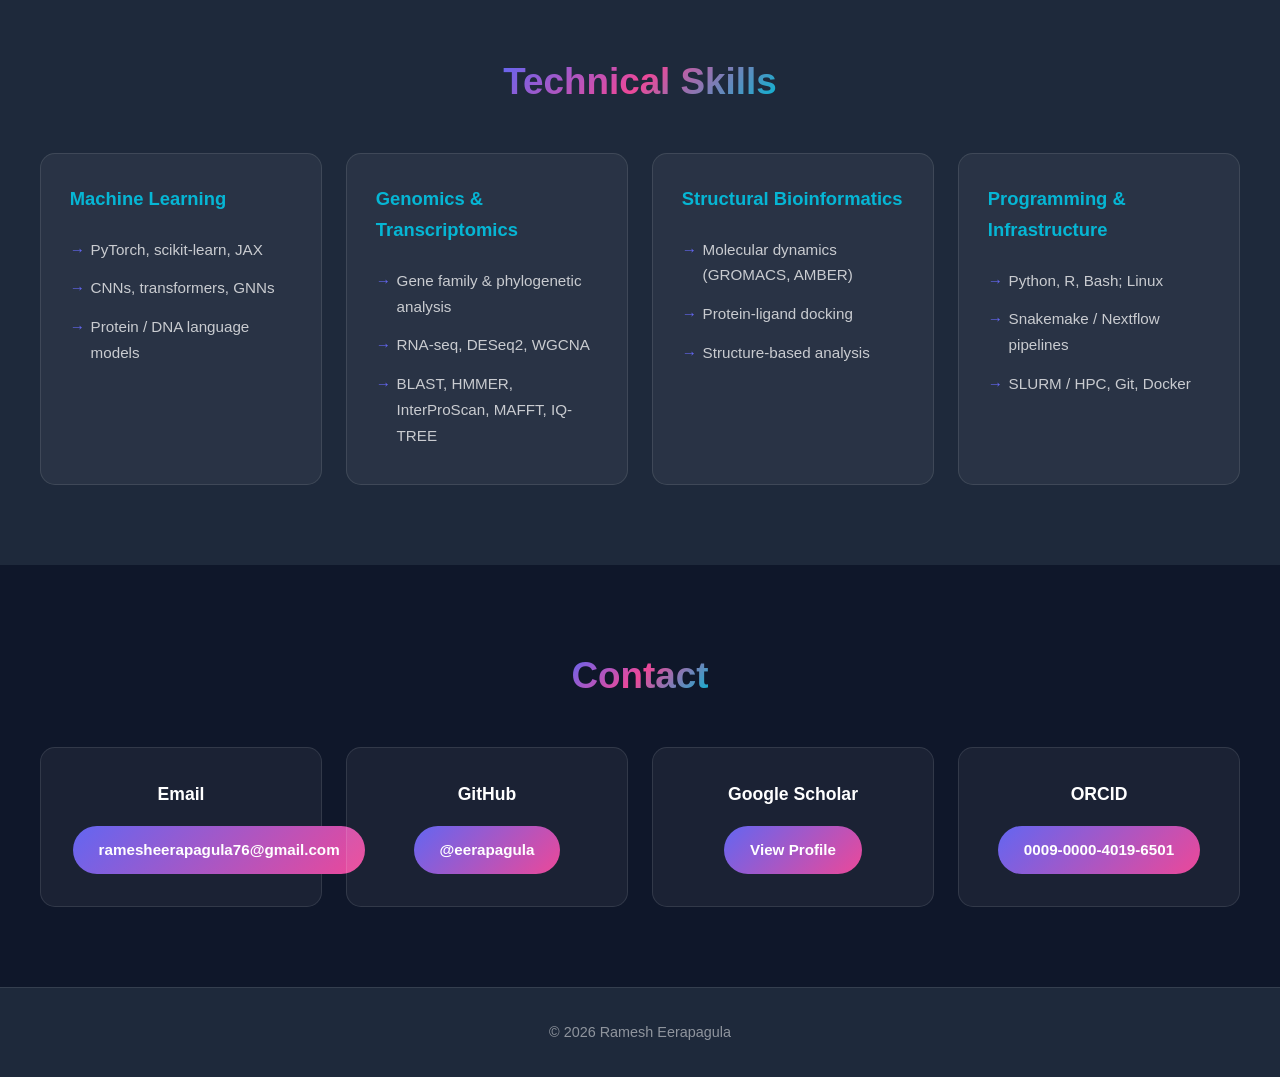
==== commit add7d87a: "Update index.html" ====
--- a/index.html
+++ b/index.html
@@ -212,10 +212,22 @@
   <div class="section-container">
     <h2 class="section-title"><span class="gradient-text">Contact</span></h2>
     <div class="contact-grid">
-      <div class="contact-card"><h3>Email</h3><a href="mailto:ramesheerapagula76@gmail.com" class="contact-link">ramesheerapagula76@gmail.com</a></div>
-      <div class="contact-card"><h3>GitHub</h3><a href="https://github.com/eerapagula" class="contact-link" target="_blank">@eerapagula</a></div>
-      <div class="contact-card"><h3>Google Scholar</h3>https://scholar.google.com/citations?user=CYTimUMAAAAJ&hl=en<a href="#" class="contact-link"</a></div>
-      <div class="contact-card"><h3>ORCID</h3>https://orcid.org/my-orcid?orcid=0009-0000-4019-6501<a href="#" class="contact-link"</a></div>
+      <div class="contact-card">
+        <h3>Email</h3>
+        <a href="mailto:ramesheerapagula76@gmail.com" class="contact-link">ramesheerapagula76@gmail.com</a>
+      </div>
+      <div class="contact-card">
+        <h3>GitHub</h3>
+        <a href="https://github.com/eerapagula" class="contact-link" target="_blank" rel="noopener">@eerapagula</a>
+      </div>
+      <div class="contact-card">
+        <h3>Google Scholar</h3>
+        <a href="https://scholar.google.com/citations?user=CYTimUMAAAAJ&amp;hl=en" class="contact-link" target="_blank" rel="noopener">View Profile</a>
+      </div>
+      <div class="contact-card">
+        <h3>ORCID</h3>
+        <a href="https://orcid.org/0009-0000-4019-6501" class="contact-link" target="_blank" rel="noopener">0009-0000-4019-6501</a>
+      </div>
     </div>
   </div>
 </section>
